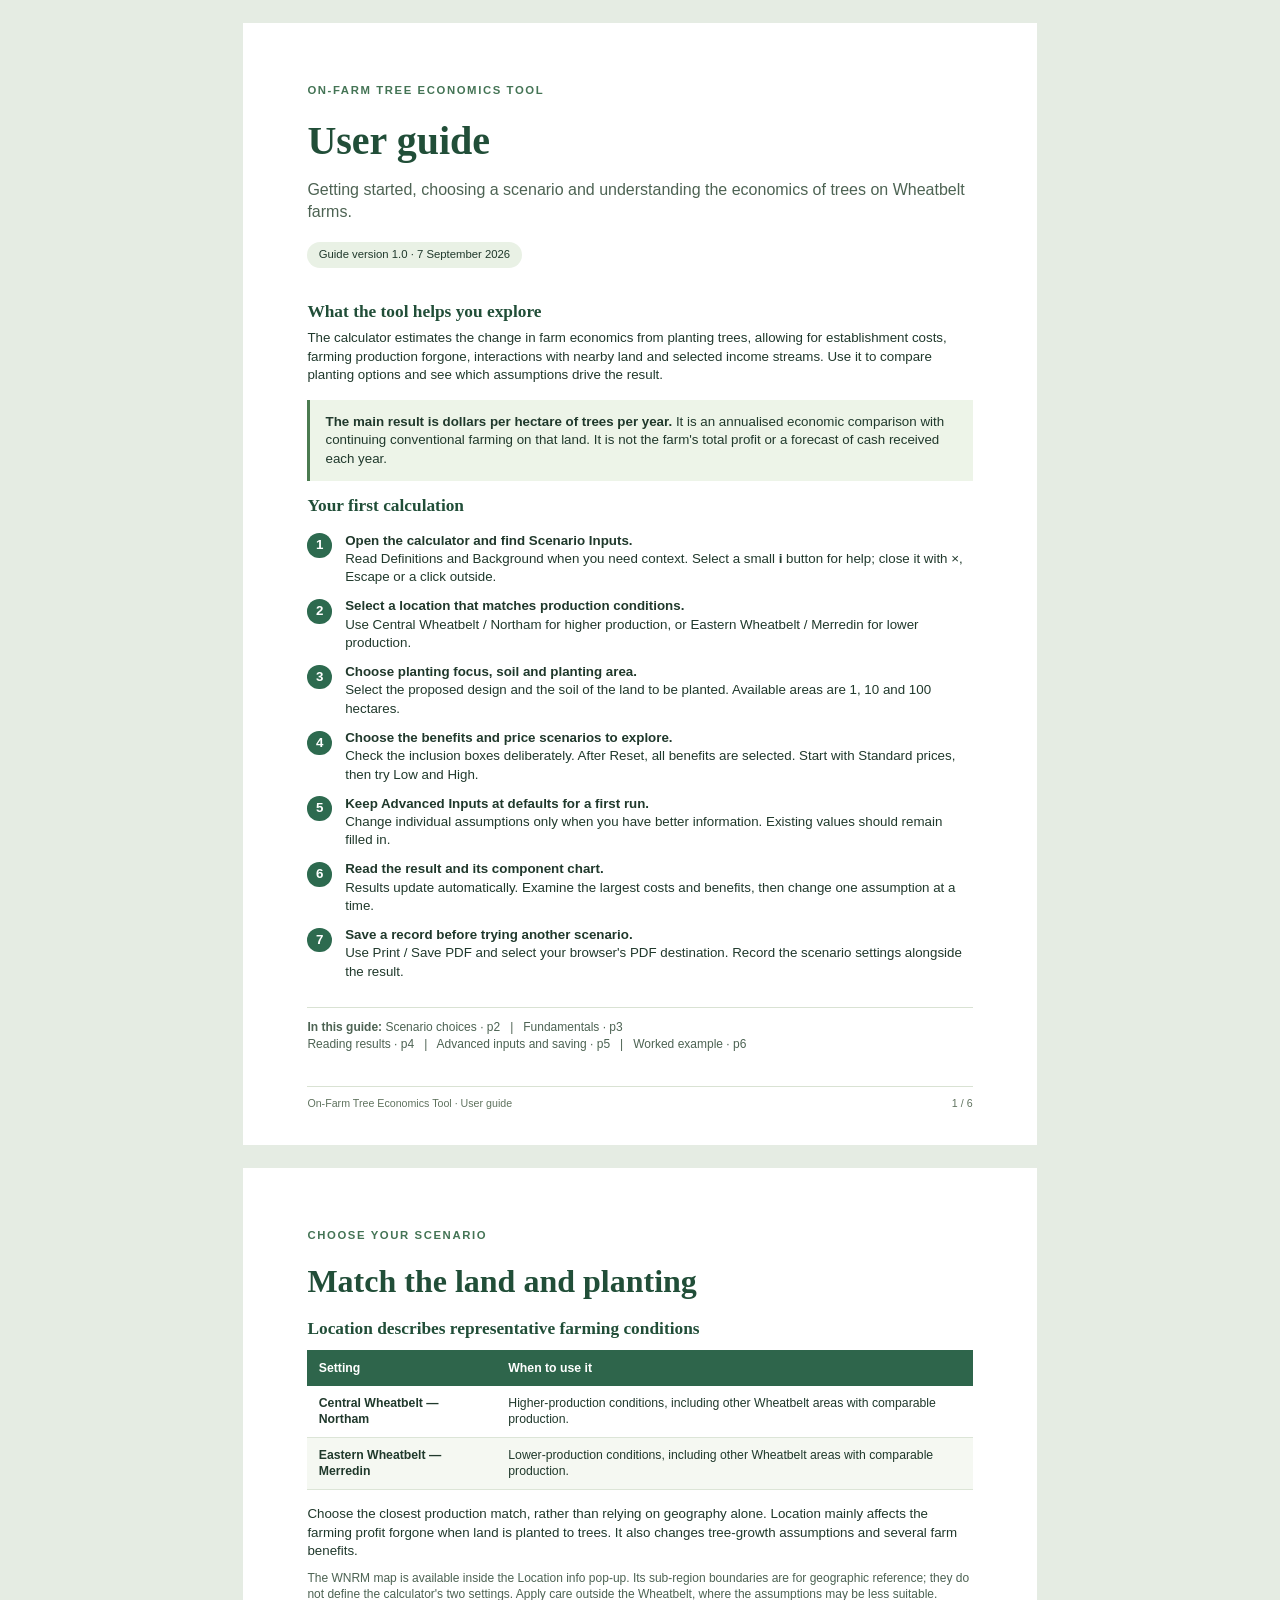
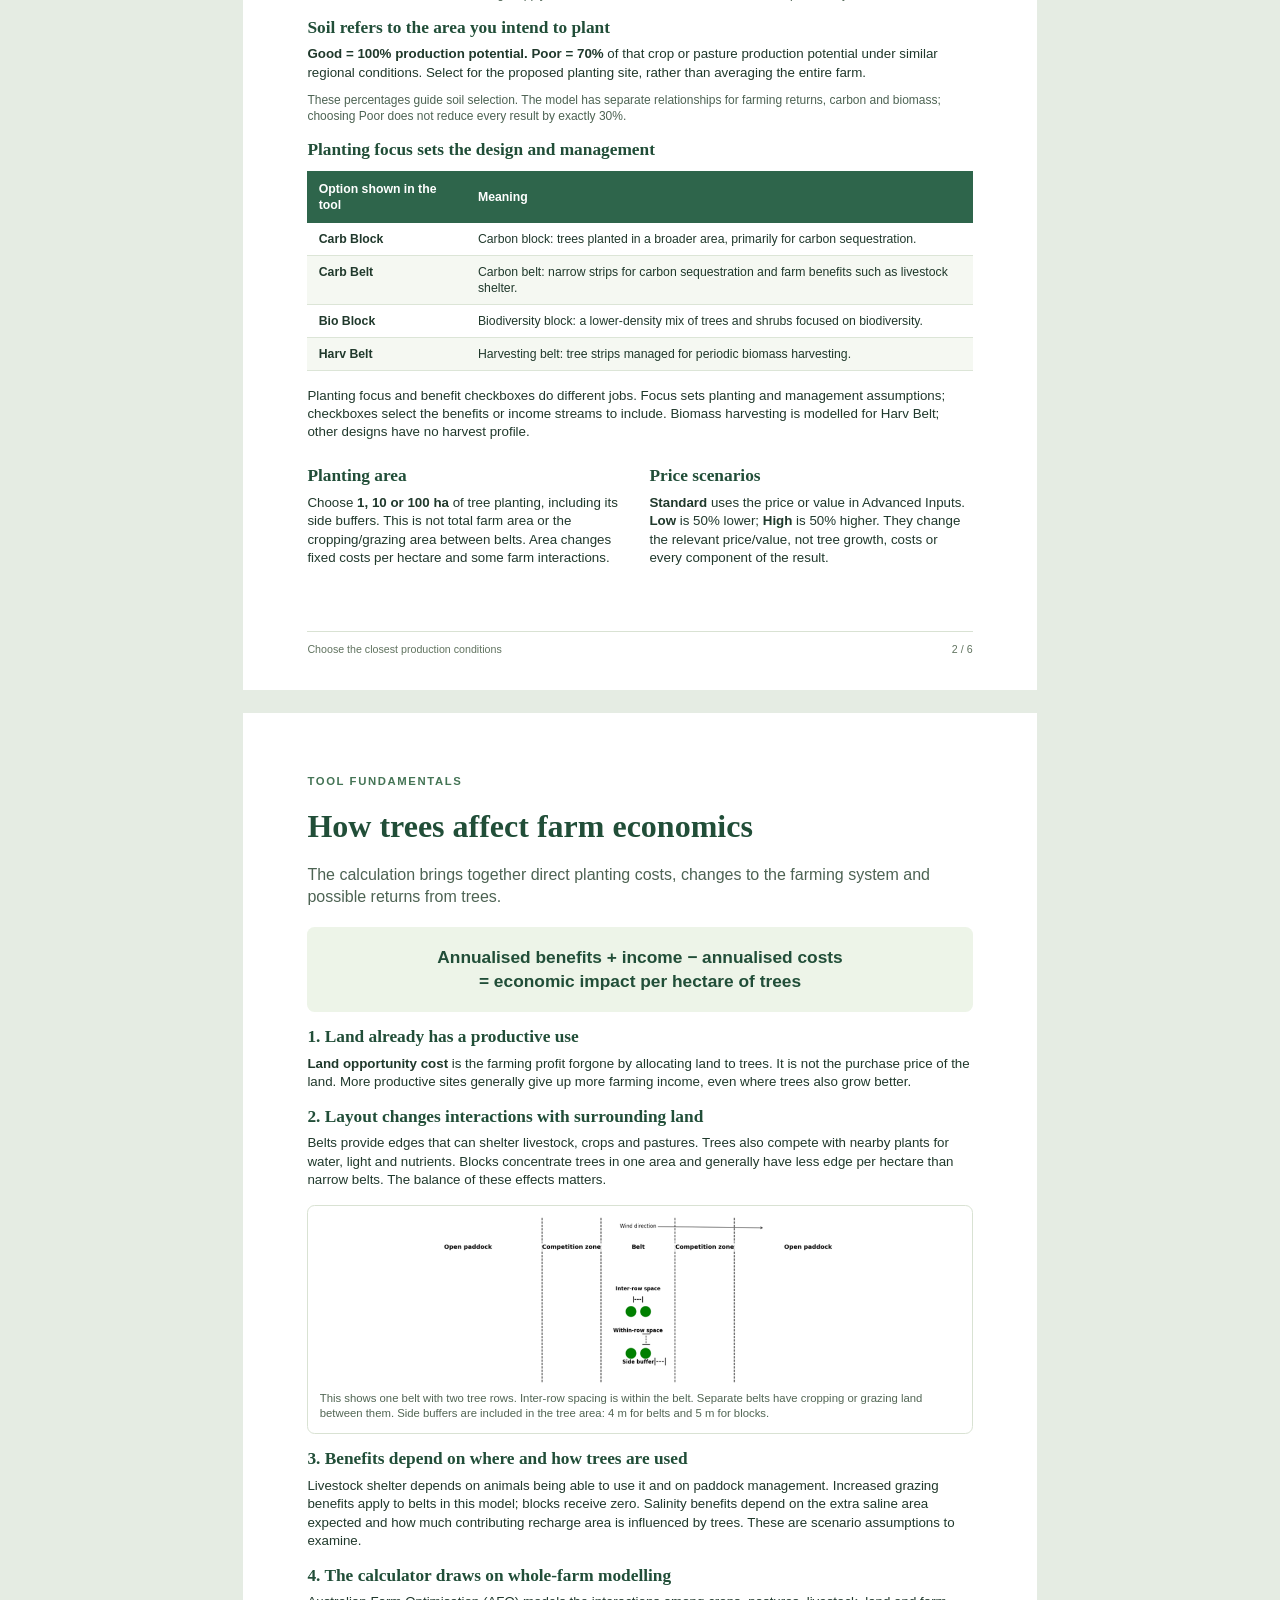
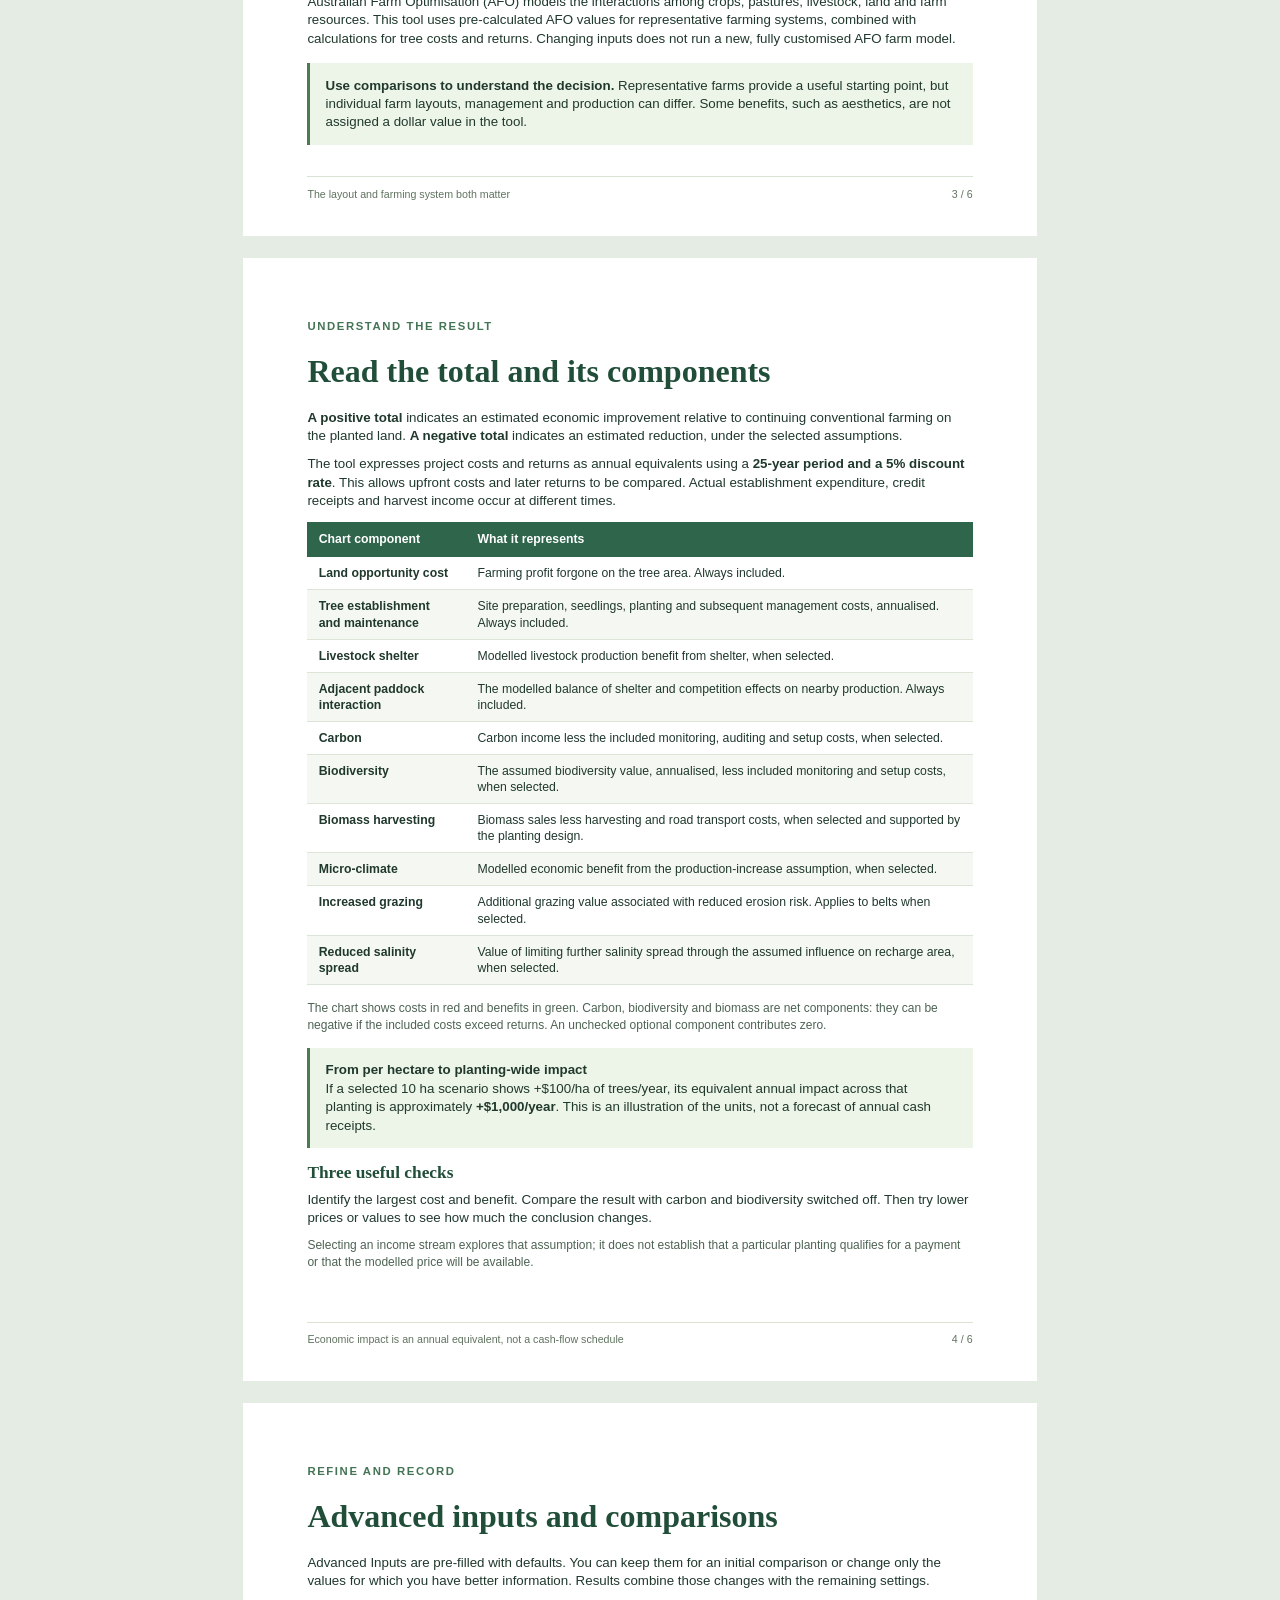
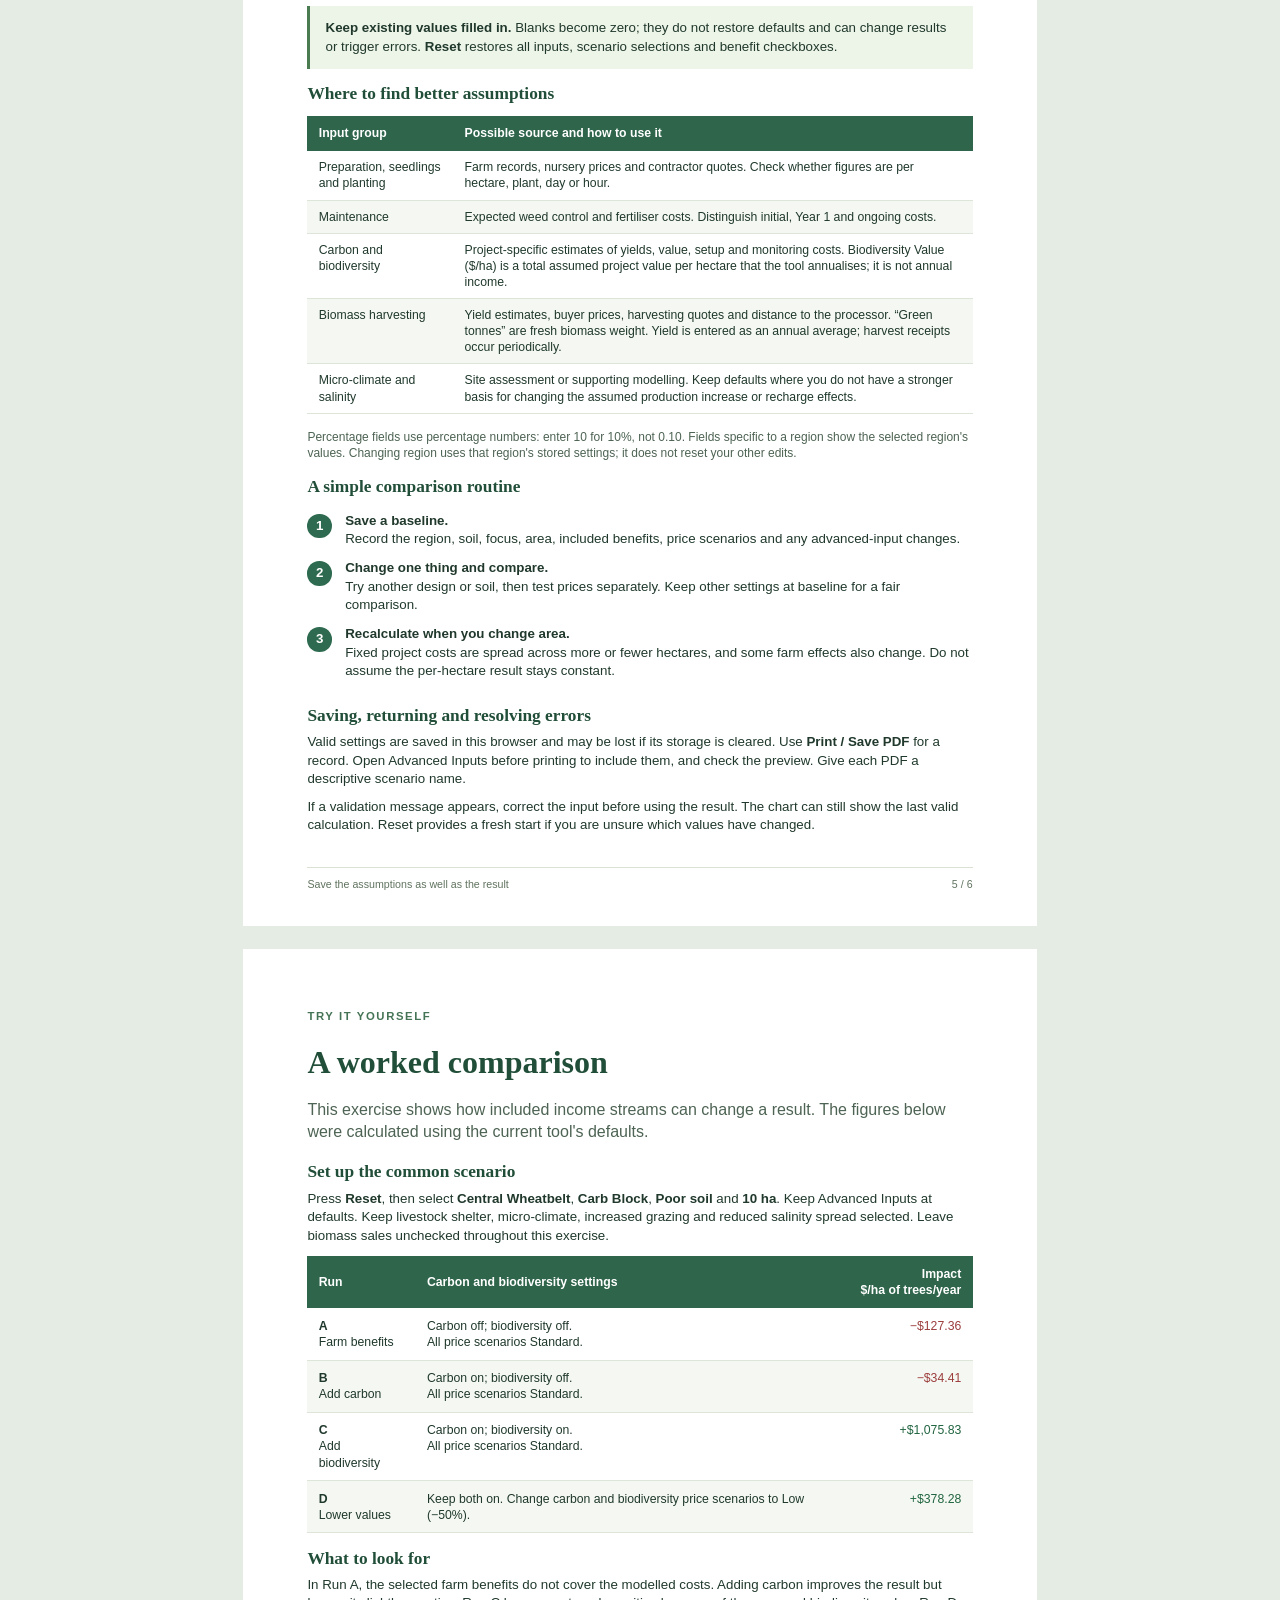
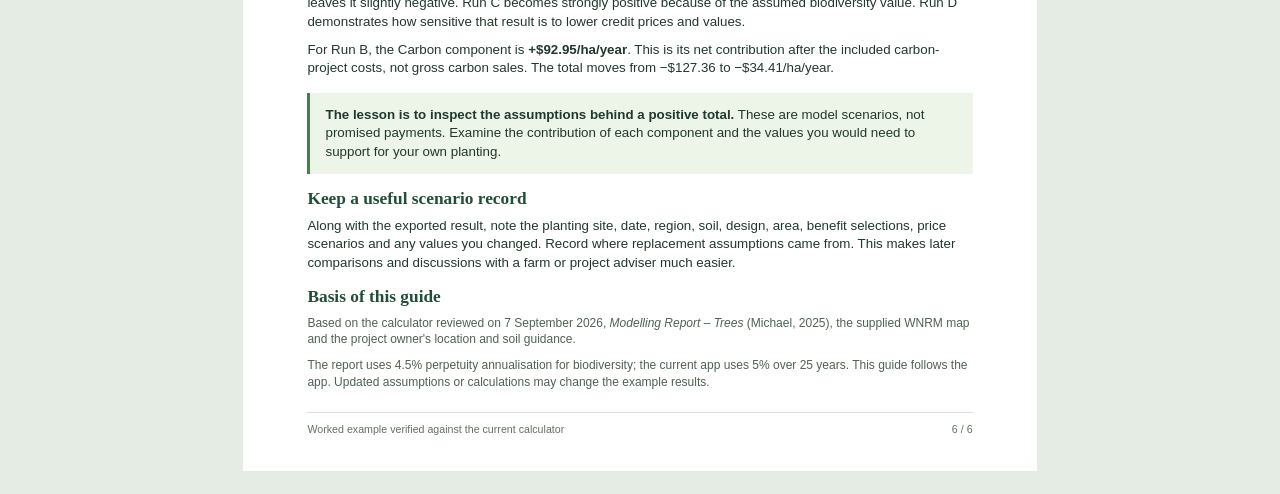
==== docs/Tree Economics Tool - User Guide.html @ 4bccd8b8 "Add instructions pdf" ====
<!doctype html>
<html lang="en">
<head>
<meta charset="utf-8">
<title>On-Farm Tree Economics Tool | User Guide</title>
<style>
@page { size: A4; margin: 0; }
* { box-sizing: border-box; }
body { margin: 0; color: #20392c; background: #e5ece3; font-family: "Segoe UI", Arial, sans-serif; font-size: 10pt; line-height: 1.38; }
.page { width: 210mm; height: 297mm; position: relative; margin: 6mm auto; padding: 16mm 17mm 19mm; background: #fff; break-after: page; overflow: hidden; }
.page:last-child { break-after: auto; }
.eyebrow { font-size: 8.5pt; text-transform: uppercase; letter-spacing: 1.6px; color: #447455; font-weight: 700; margin-bottom: 5mm; }
h1,h2,h3 { color: #214e38; font-family: Georgia, serif; line-height: 1.15; }
h1 { font-size: 30pt; margin: 0 0 4mm; }
h2 { font-size: 24pt; margin: 0 0 5mm; }
h3 { font-size: 13pt; margin: 4mm 0 2mm; }
p { margin: 0 0 2.5mm; }
.lead { font-size: 12pt; color: #4d6353; margin-bottom: 5mm; }
.tag { display: inline-block; border-radius: 4mm; background: #e9f1e5; padding: 1.4mm 3mm; font-size: 8.5pt; margin-bottom: 5mm; }
.callout { padding: 3.5mm 4mm; background: #edf4e8; border-left: 1mm solid #4b7b50; margin: 4mm 0; }
.callout p:last-child { margin-bottom: 0; }
.small { font-size: 9pt; color: #4d6353; }
.muted { color: #4d6353; }
.steps { list-style: none; padding: 0; counter-reset: step; margin: 4mm 0; }
.steps li { counter-increment: step; position: relative; padding: 0 0 2.8mm 10mm; }
.steps li::before { content: counter(step); position: absolute; left: 0; top: 0.5mm; width: 6.5mm; height: 6.5mm; border-radius: 50%; background: #2d6a4f; color: white; text-align: center; font-size: 10pt; line-height: 6.5mm; font-weight: 700; }
.steps strong { display: block; }
.columns { display: grid; grid-template-columns: 1fr 1fr; gap: 5mm; }
table { width: 100%; border-collapse: collapse; margin: 3mm 0 4mm; font-size: 9.2pt; line-height: 1.32; }
th { text-align: left; color: #fff; background: #2e654b; padding: 2.6mm 3mm; font-weight: 600; }
td { padding: 2.5mm 3mm; border-bottom: 0.25mm solid #dce5d7; vertical-align: top; }
tr:nth-child(even) td { background: #f5f8f2; }
.compact td { padding: 2.1mm 3mm; }
.component-table td:first-child { width: 42mm; font-weight: 600; }
.diagram { margin: 4mm 0; padding: 3mm; border: 0.3mm solid #d9e2d3; border-radius: 2mm; }
.diagram img { display: block; width: 100%; height: 44mm; object-fit: contain; }
figcaption { font-size: 8.5pt; color: #526654; margin-top: 2mm; }
.formula { text-align: center; font-size: 13pt; font-weight: 700; padding: 5mm; color: #214e38; background: #edf4e8; border-radius: 2mm; margin: 4mm 0; }
.footer { position: absolute; bottom: 9mm; left: 17mm; right: 17mm; border-top: 0.3mm solid #d9e2d3; padding-top: 2.5mm; display: flex; justify-content: space-between; font-size: 8pt; color: #60735f; }
.number { text-align: right; white-space: nowrap; font-variant-numeric: tabular-nums; }
.negative { color: #9c3e3e; }
.positive { color: #216540; }
.contents { font-size: 9pt; color: #4d6353; border-top: 0.3mm solid #d9e2d3; padding-top: 3mm; margin-top: 4mm; }
@media print { body { background: white; } .page { margin: 0; } * { print-color-adjust: exact; -webkit-print-color-adjust: exact; } }
</style>
</head>
<body>
<section class="page">
  <div class="eyebrow">On-Farm Tree Economics Tool</div>
  <h1>User guide</h1>
  <p class="lead">Getting started, choosing a scenario and understanding the economics of trees on Wheatbelt farms.</p>
  <div class="tag">Guide version 1.0 · 7 September 2026</div>
  <h3>What the tool helps you explore</h3>
  <p>The calculator estimates the change in farm economics from planting trees, allowing for establishment costs, farming production forgone, interactions with nearby land and selected income streams. Use it to compare planting options and see which assumptions drive the result.</p>
  <div class="callout"><p><strong>The main result is dollars per hectare of trees per year.</strong> It is an annualised economic comparison with continuing conventional farming on that land. It is not the farm's total profit or a forecast of cash received each year.</p></div>
  <h3>Your first calculation</h3>
  <ol class="steps">
    <li><strong>Open the calculator and find Scenario Inputs.</strong>Read Definitions and Background when you need context. Select a small <b>i</b> button for help; close it with ×, Escape or a click outside.</li>
    <li><strong>Select a location that matches production conditions.</strong>Use Central Wheatbelt / Northam for higher production, or Eastern Wheatbelt / Merredin for lower production.</li>
    <li><strong>Choose planting focus, soil and planting area.</strong>Select the proposed design and the soil of the land to be planted. Available areas are 1, 10 and 100 hectares.</li>
    <li><strong>Choose the benefits and price scenarios to explore.</strong>Check the inclusion boxes deliberately. After Reset, all benefits are selected. Start with Standard prices, then try Low and High.</li>
    <li><strong>Keep Advanced Inputs at defaults for a first run.</strong>Change individual assumptions only when you have better information. Existing values should remain filled in.</li>
    <li><strong>Read the result and its component chart.</strong>Results update automatically. Examine the largest costs and benefits, then change one assumption at a time.</li>
    <li><strong>Save a record before trying another scenario.</strong>Use Print / Save PDF and select your browser's PDF destination. Record the scenario settings alongside the result.</li>
  </ol>
  <p class="contents"><strong>In this guide:</strong> Scenario choices · p2 &nbsp; | &nbsp; Fundamentals · p3<br>Reading results · p4 &nbsp; | &nbsp; Advanced inputs and saving · p5 &nbsp; | &nbsp; Worked example · p6</p>
  <div class="footer"><span>On-Farm Tree Economics Tool · User guide</span><span>1 / 6</span></div>
</section>

<section class="page">
  <div class="eyebrow">Choose your scenario</div>
  <h2>Match the land and planting</h2>
  <h3>Location describes representative farming conditions</h3>
  <table>
    <thead><tr><th>Setting</th><th>When to use it</th></tr></thead>
    <tbody>
      <tr><td><strong>Central Wheatbelt — Northam</strong></td><td>Higher-production conditions, including other Wheatbelt areas with comparable production.</td></tr>
      <tr><td><strong>Eastern Wheatbelt — Merredin</strong></td><td>Lower-production conditions, including other Wheatbelt areas with comparable production.</td></tr>
    </tbody>
  </table>
  <p>Choose the closest production match, rather than relying on geography alone. Location mainly affects the farming profit forgone when land is planted to trees. It also changes tree-growth assumptions and several farm benefits.</p>
  <p class="small">The WNRM map is available inside the Location info pop-up. Its sub-region boundaries are for geographic reference; they do not define the calculator's two settings. Apply care outside the Wheatbelt, where the assumptions may be less suitable.</p>
  <h3>Soil refers to the area you intend to plant</h3>
  <p><strong>Good = 100% production potential.</strong> <strong>Poor = 70%</strong> of that crop or pasture production potential under similar regional conditions. Select for the proposed planting site, rather than averaging the entire farm.</p>
  <p class="small">These percentages guide soil selection. The model has separate relationships for farming returns, carbon and biomass; choosing Poor does not reduce every result by exactly 30%.</p>
  <h3>Planting focus sets the design and management</h3>
  <table class="compact">
    <thead><tr><th>Option shown in the tool</th><th>Meaning</th></tr></thead>
    <tbody>
      <tr><td><strong>Carb Block</strong></td><td>Carbon block: trees planted in a broader area, primarily for carbon sequestration.</td></tr>
      <tr><td><strong>Carb Belt</strong></td><td>Carbon belt: narrow strips for carbon sequestration and farm benefits such as livestock shelter.</td></tr>
      <tr><td><strong>Bio Block</strong></td><td>Biodiversity block: a lower-density mix of trees and shrubs focused on biodiversity.</td></tr>
      <tr><td><strong>Harv Belt</strong></td><td>Harvesting belt: tree strips managed for periodic biomass harvesting.</td></tr>
    </tbody>
  </table>
  <p>Planting focus and benefit checkboxes do different jobs. Focus sets planting and management assumptions; checkboxes select the benefits or income streams to include. Biomass harvesting is modelled for Harv Belt; other designs have no harvest profile.</p>
  <div class="columns">
    <div><h3>Planting area</h3><p>Choose <strong>1, 10 or 100 ha</strong> of tree planting, including its side buffers. This is not total farm area or the cropping/grazing area between belts. Area changes fixed costs per hectare and some farm interactions.</p></div>
    <div><h3>Price scenarios</h3><p><strong>Standard</strong> uses the price or value in Advanced Inputs. <strong>Low</strong> is 50% lower; <strong>High</strong> is 50% higher. They change the relevant price/value, not tree growth, costs or every component of the result.</p></div>
  </div>
  <div class="footer"><span>Choose the closest production conditions</span><span>2 / 6</span></div>
</section>

<section class="page">
  <div class="eyebrow">Tool fundamentals</div>
  <h2>How trees affect farm economics</h2>
  <p class="lead">The calculation brings together direct planting costs, changes to the farming system and possible returns from trees.</p>
  <div class="formula">Annualised benefits + income − annualised costs<br>= economic impact per hectare of trees</div>
  <h3>1. Land already has a productive use</h3>
  <p><strong>Land opportunity cost</strong> is the farming profit forgone by allocating land to trees. It is not the purchase price of the land. More productive sites generally give up more farming income, even where trees also grow better.</p>
  <h3>2. Layout changes interactions with surrounding land</h3>
  <p>Belts provide edges that can shelter livestock, crops and pastures. Trees also compete with nearby plants for water, light and nutrients. Blocks concentrate trees in one area and generally have less edge per hectare than narrow belts. The balance of these effects matters.</p>
  <figure class="diagram">
    <img src="../assets/definitions-figure.png" alt="A single tree belt with two rows, side buffers and competition zones beside open paddock." width="1471" height="597">
    <figcaption>This shows one belt with two tree rows. Inter-row spacing is within the belt. Separate belts have cropping or grazing land between them. Side buffers are included in the tree area: 4 m for belts and 5 m for blocks.</figcaption>
  </figure>
  <h3>3. Benefits depend on where and how trees are used</h3>
  <p>Livestock shelter depends on animals being able to use it and on paddock management. Increased grazing benefits apply to belts in this model; blocks receive zero. Salinity benefits depend on the extra saline area expected and how much contributing recharge area is influenced by trees. These are scenario assumptions to examine.</p>
  <h3>4. The calculator draws on whole-farm modelling</h3>
  <p>Australian Farm Optimisation (AFO) models the interactions among crops, pastures, livestock, land and farm resources. This tool uses pre-calculated AFO values for representative farming systems, combined with calculations for tree costs and returns. Changing inputs does not run a new, fully customised AFO farm model.</p>
  <div class="callout"><p><strong>Use comparisons to understand the decision.</strong> Representative farms provide a useful starting point, but individual farm layouts, management and production can differ. Some benefits, such as aesthetics, are not assigned a dollar value in the tool.</p></div>
  <div class="footer"><span>The layout and farming system both matter</span><span>3 / 6</span></div>
</section>

<section class="page">
  <div class="eyebrow">Understand the result</div>
  <h2>Read the total and its components</h2>
  <p><strong>A positive total</strong> indicates an estimated economic improvement relative to continuing conventional farming on the planted land. <strong>A negative total</strong> indicates an estimated reduction, under the selected assumptions.</p>
  <p>The tool expresses project costs and returns as annual equivalents using a <strong>25-year period and a 5% discount rate</strong>. This allows upfront costs and later returns to be compared. Actual establishment expenditure, credit receipts and harvest income occur at different times.</p>
  <table class="component-table compact">
    <thead><tr><th>Chart component</th><th>What it represents</th></tr></thead>
    <tbody>
      <tr><td>Land opportunity cost</td><td>Farming profit forgone on the tree area. Always included.</td></tr>
      <tr><td>Tree establishment and maintenance</td><td>Site preparation, seedlings, planting and subsequent management costs, annualised. Always included.</td></tr>
      <tr><td>Livestock shelter</td><td>Modelled livestock production benefit from shelter, when selected.</td></tr>
      <tr><td>Adjacent paddock interaction</td><td>The modelled balance of shelter and competition effects on nearby production. Always included.</td></tr>
      <tr><td>Carbon</td><td>Carbon income less the included monitoring, auditing and setup costs, when selected.</td></tr>
      <tr><td>Biodiversity</td><td>The assumed biodiversity value, annualised, less included monitoring and setup costs, when selected.</td></tr>
      <tr><td>Biomass harvesting</td><td>Biomass sales less harvesting and road transport costs, when selected and supported by the planting design.</td></tr>
      <tr><td>Micro-climate</td><td>Modelled economic benefit from the production-increase assumption, when selected.</td></tr>
      <tr><td>Increased grazing</td><td>Additional grazing value associated with reduced erosion risk. Applies to belts when selected.</td></tr>
      <tr><td>Reduced salinity spread</td><td>Value of limiting further salinity spread through the assumed influence on recharge area, when selected.</td></tr>
    </tbody>
  </table>
  <p class="small">The chart shows costs in red and benefits in green. Carbon, biodiversity and biomass are net components: they can be negative if the included costs exceed returns. An unchecked optional component contributes zero.</p>
  <div class="callout"><p><strong>From per hectare to planting-wide impact</strong><br>If a selected 10 ha scenario shows +$100/ha of trees/year, its equivalent annual impact across that planting is approximately <strong>+$1,000/year</strong>. This is an illustration of the units, not a forecast of annual cash receipts.</p></div>
  <h3>Three useful checks</h3>
  <p>Identify the largest cost and benefit. Compare the result with carbon and biodiversity switched off. Then try lower prices or values to see how much the conclusion changes.</p>
  <p class="small">Selecting an income stream explores that assumption; it does not establish that a particular planting qualifies for a payment or that the modelled price will be available.</p>
  <div class="footer"><span>Economic impact is an annual equivalent, not a cash-flow schedule</span><span>4 / 6</span></div>
</section>

<section class="page">
  <div class="eyebrow">Refine and record</div>
  <h2>Advanced inputs and comparisons</h2>
  <p>Advanced Inputs are pre-filled with defaults. You can keep them for an initial comparison or change only the values for which you have better information. Results combine those changes with the remaining settings.</p>
  <div class="callout"><p><strong>Keep existing values filled in.</strong> Blanks become zero; they do not restore defaults and can change results or trigger errors. <strong>Reset</strong> restores all inputs, scenario selections and benefit checkboxes.</p></div>
  <h3>Where to find better assumptions</h3>
  <table class="compact">
    <thead><tr><th>Input group</th><th>Possible source and how to use it</th></tr></thead>
    <tbody>
      <tr><td>Preparation, seedlings and planting</td><td>Farm records, nursery prices and contractor quotes. Check whether figures are per hectare, plant, day or hour.</td></tr>
      <tr><td>Maintenance</td><td>Expected weed control and fertiliser costs. Distinguish initial, Year 1 and ongoing costs.</td></tr>
      <tr><td>Carbon and biodiversity</td><td>Project-specific estimates of yields, value, setup and monitoring costs. Biodiversity Value ($/ha) is a total assumed project value per hectare that the tool annualises; it is not annual income.</td></tr>
      <tr><td>Biomass harvesting</td><td>Yield estimates, buyer prices, harvesting quotes and distance to the processor. “Green tonnes” are fresh biomass weight. Yield is entered as an annual average; harvest receipts occur periodically.</td></tr>
      <tr><td>Micro-climate and salinity</td><td>Site assessment or supporting modelling. Keep defaults where you do not have a stronger basis for changing the assumed production increase or recharge effects.</td></tr>
    </tbody>
  </table>
  <p class="small">Percentage fields use percentage numbers: enter 10 for 10%, not 0.10. Fields specific to a region show the selected region's values. Changing region uses that region's stored settings; it does not reset your other edits.</p>
  <h3>A simple comparison routine</h3>
  <ol class="steps">
    <li><strong>Save a baseline.</strong>Record the region, soil, focus, area, included benefits, price scenarios and any advanced-input changes.</li>
    <li><strong>Change one thing and compare.</strong>Try another design or soil, then test prices separately. Keep other settings at baseline for a fair comparison.</li>
    <li><strong>Recalculate when you change area.</strong>Fixed project costs are spread across more or fewer hectares, and some farm effects also change. Do not assume the per-hectare result stays constant.</li>
  </ol>
  <h3>Saving, returning and resolving errors</h3>
  <p>Valid settings are saved in this browser and may be lost if its storage is cleared. Use <strong>Print / Save PDF</strong> for a record. Open Advanced Inputs before printing to include them, and check the preview. Give each PDF a descriptive scenario name.</p>
  <p>If a validation message appears, correct the input before using the result. The chart can still show the last valid calculation. Reset provides a fresh start if you are unsure which values have changed.</p>
  <div class="footer"><span>Save the assumptions as well as the result</span><span>5 / 6</span></div>
</section>

<section class="page">
  <div class="eyebrow">Try it yourself</div>
  <h2>A worked comparison</h2>
  <p class="lead">This exercise shows how included income streams can change a result. The figures below were calculated using the current tool's defaults.</p>
  <h3>Set up the common scenario</h3>
  <p>Press <strong>Reset</strong>, then select <strong>Central Wheatbelt</strong>, <strong>Carb Block</strong>, <strong>Poor soil</strong> and <strong>10 ha</strong>. Keep Advanced Inputs at defaults. Keep livestock shelter, micro-climate, increased grazing and reduced salinity spread selected. Leave biomass sales unchecked throughout this exercise.</p>
  <table>
    <thead><tr><th>Run</th><th>Carbon and biodiversity settings</th><th class="number">Impact<br>$/ha of trees/year</th></tr></thead>
    <tbody>
      <tr><td><strong>A</strong><br>Farm benefits</td><td>Carbon off; biodiversity off.<br>All price scenarios Standard.</td><td class="number negative">−$127.36</td></tr>
      <tr><td><strong>B</strong><br>Add carbon</td><td>Carbon on; biodiversity off.<br>All price scenarios Standard.</td><td class="number negative">−$34.41</td></tr>
      <tr><td><strong>C</strong><br>Add biodiversity</td><td>Carbon on; biodiversity on.<br>All price scenarios Standard.</td><td class="number positive">+$1,075.83</td></tr>
      <tr><td><strong>D</strong><br>Lower values</td><td>Keep both on. Change carbon and biodiversity price scenarios to Low (−50%).</td><td class="number positive">+$378.28</td></tr>
    </tbody>
  </table>
  <h3>What to look for</h3>
  <p>In Run A, the selected farm benefits do not cover the modelled costs. Adding carbon improves the result but leaves it slightly negative. Run C becomes strongly positive because of the assumed biodiversity value. Run D demonstrates how sensitive that result is to lower credit prices and values.</p>
  <p>For Run B, the Carbon component is <strong>+$92.95/ha/year</strong>. This is its net contribution after the included carbon-project costs, not gross carbon sales. The total moves from −$127.36 to −$34.41/ha/year.</p>
  <div class="callout"><p><strong>The lesson is to inspect the assumptions behind a positive total.</strong> These are model scenarios, not promised payments. Examine the contribution of each component and the values you would need to support for your own planting.</p></div>
  <h3>Keep a useful scenario record</h3>
  <p>Along with the exported result, note the planting site, date, region, soil, design, area, benefit selections, price scenarios and any values you changed. Record where replacement assumptions came from. This makes later comparisons and discussions with a farm or project adviser much easier.</p>
  <h3>Basis of this guide</h3>
  <p class="small">Based on the calculator reviewed on 7 September 2026, <em>Modelling Report – Trees</em> (Michael, 2025), the supplied WNRM map and the project owner's location and soil guidance.</p>
  <p class="small">The report uses 4.5% perpetuity annualisation for biodiversity; the current app uses 5% over 25 years. This guide follows the app. Updated assumptions or calculations may change the example results.</p>
  <div class="footer"><span>Worked example verified against the current calculator</span><span>6 / 6</span></div>
</section>
</body>
</html>
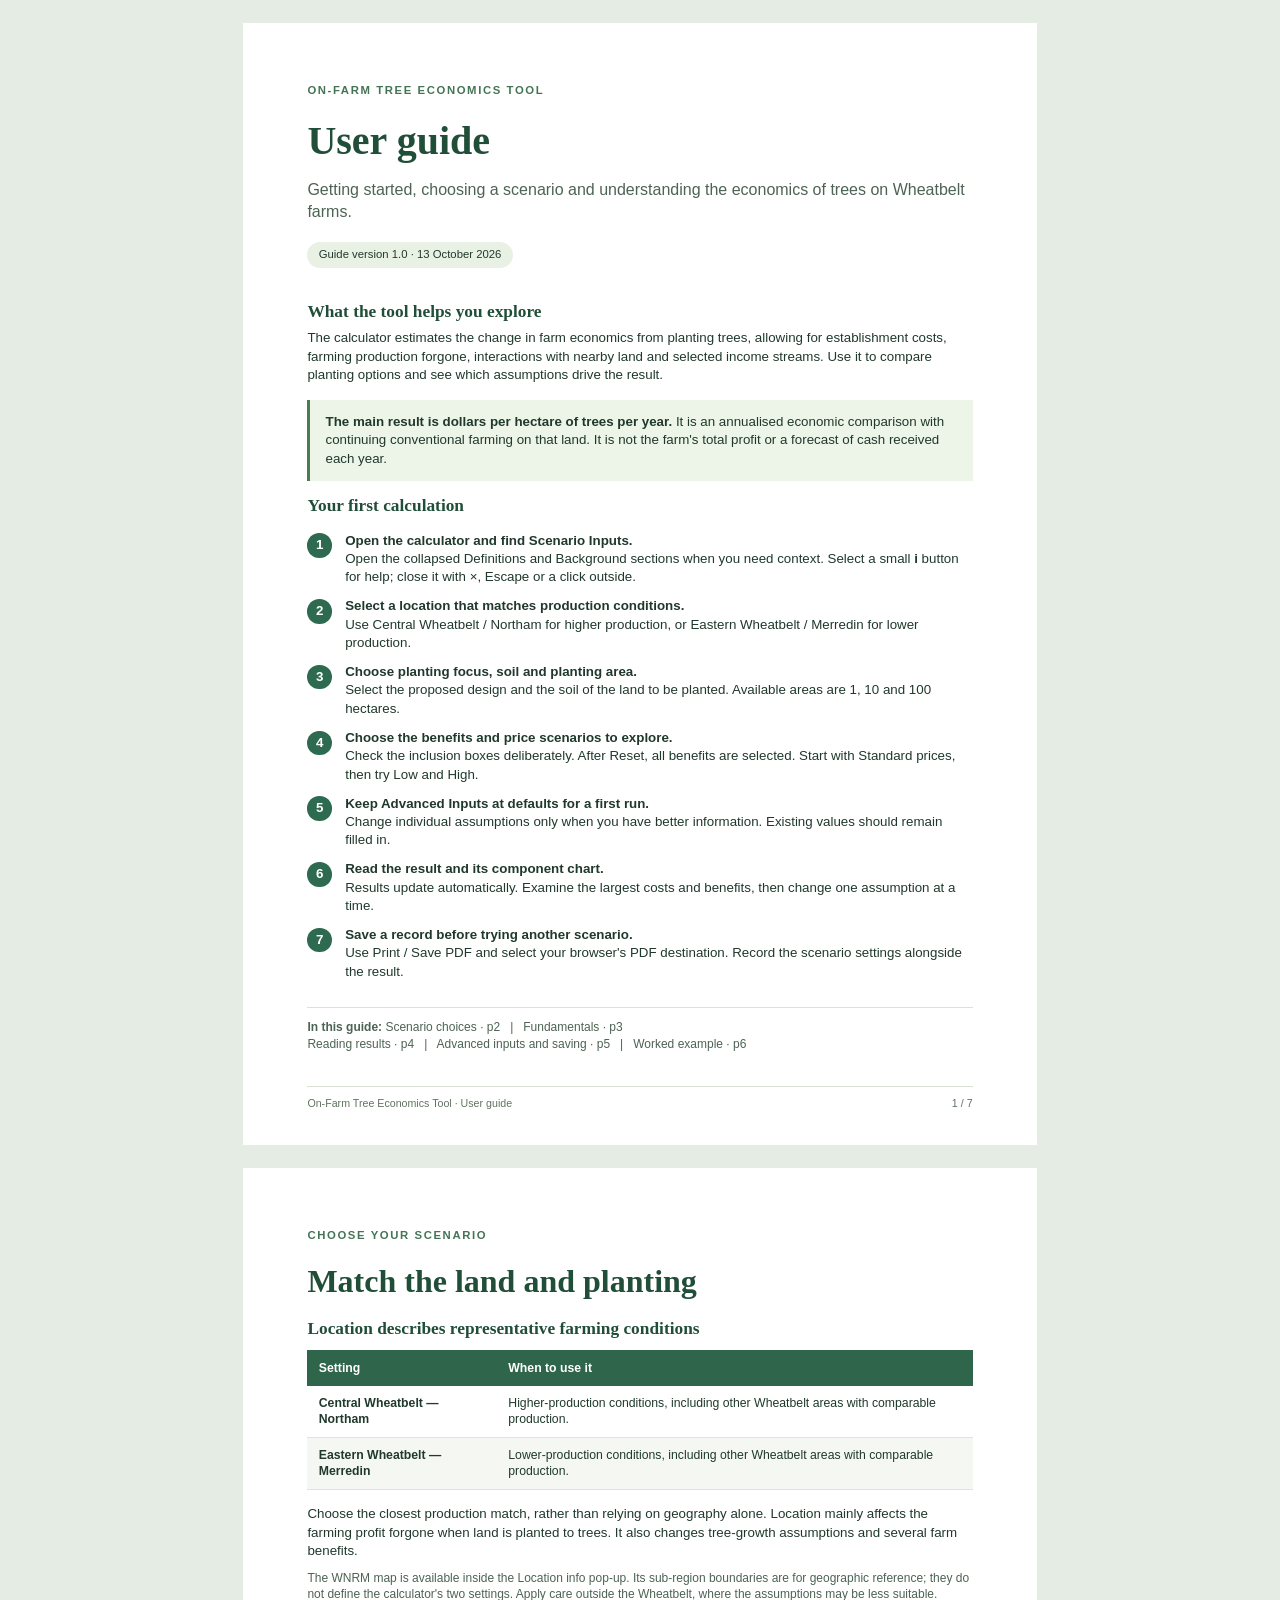
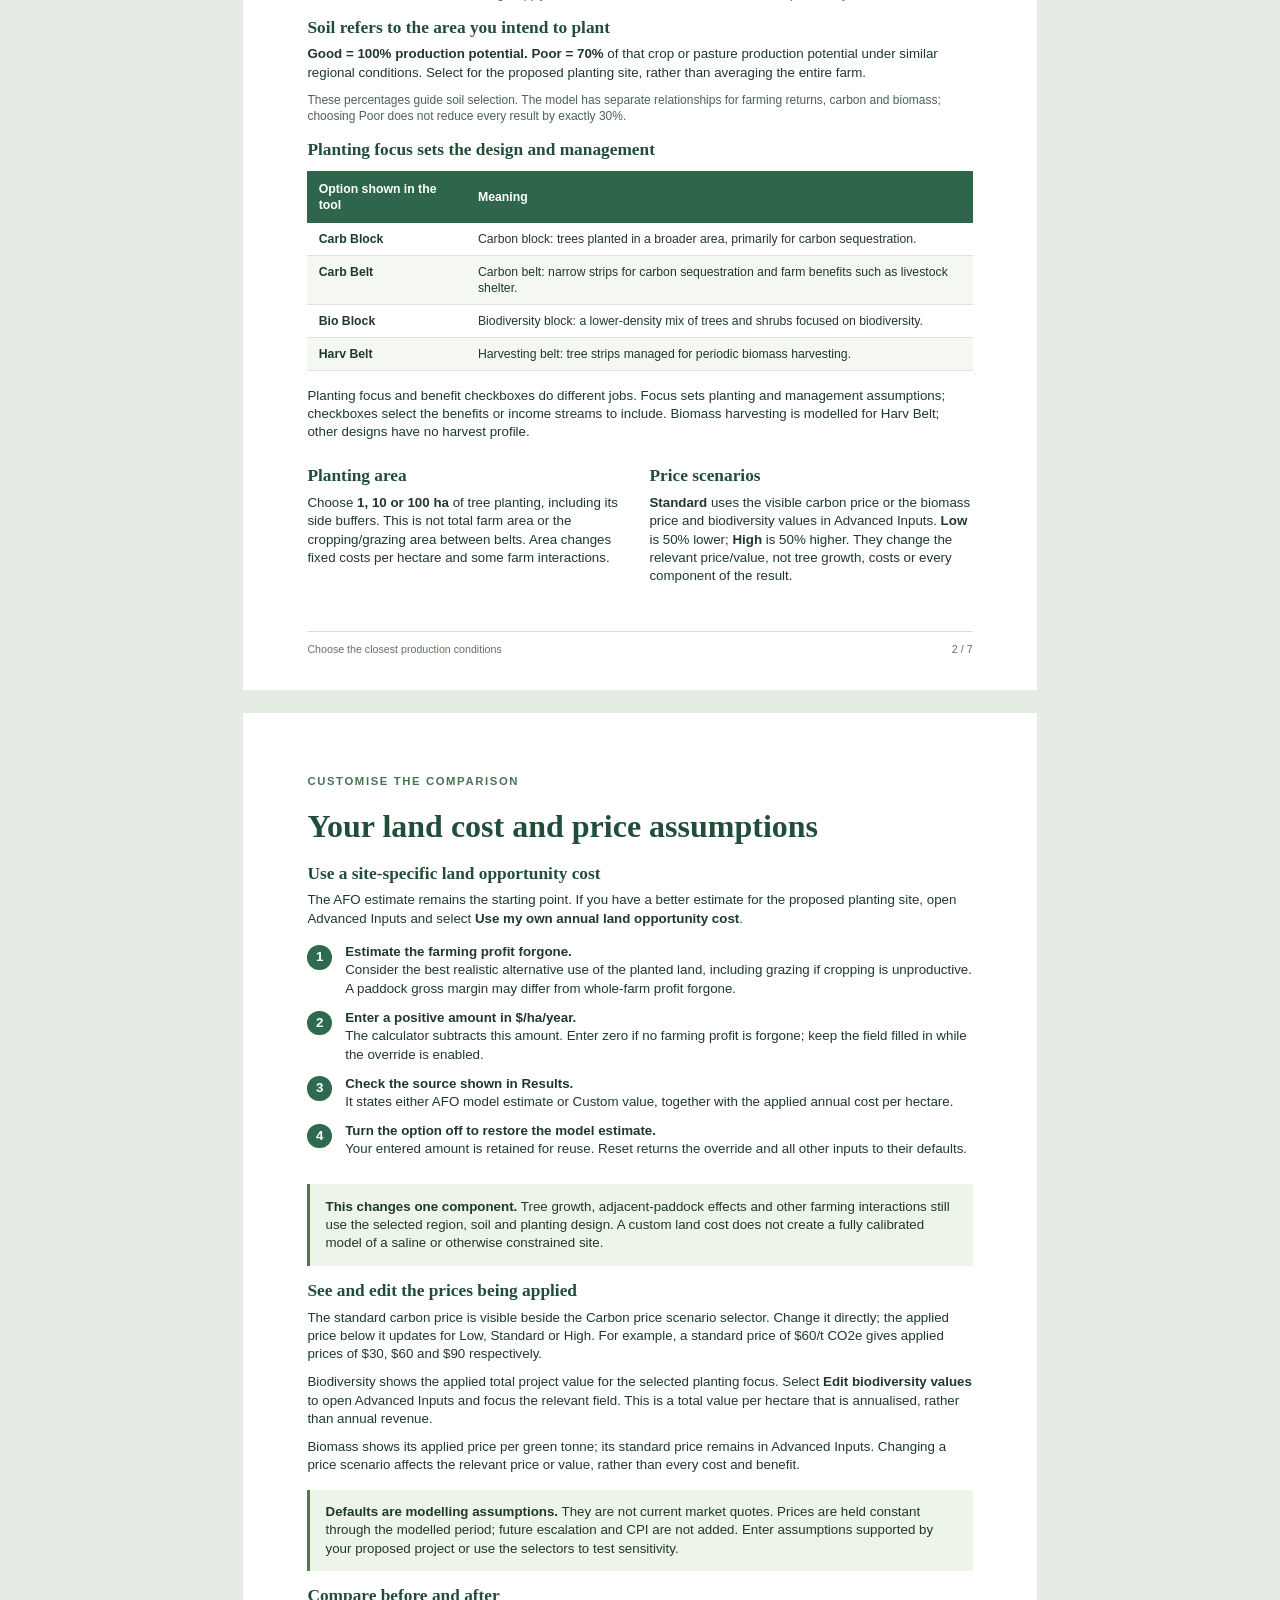
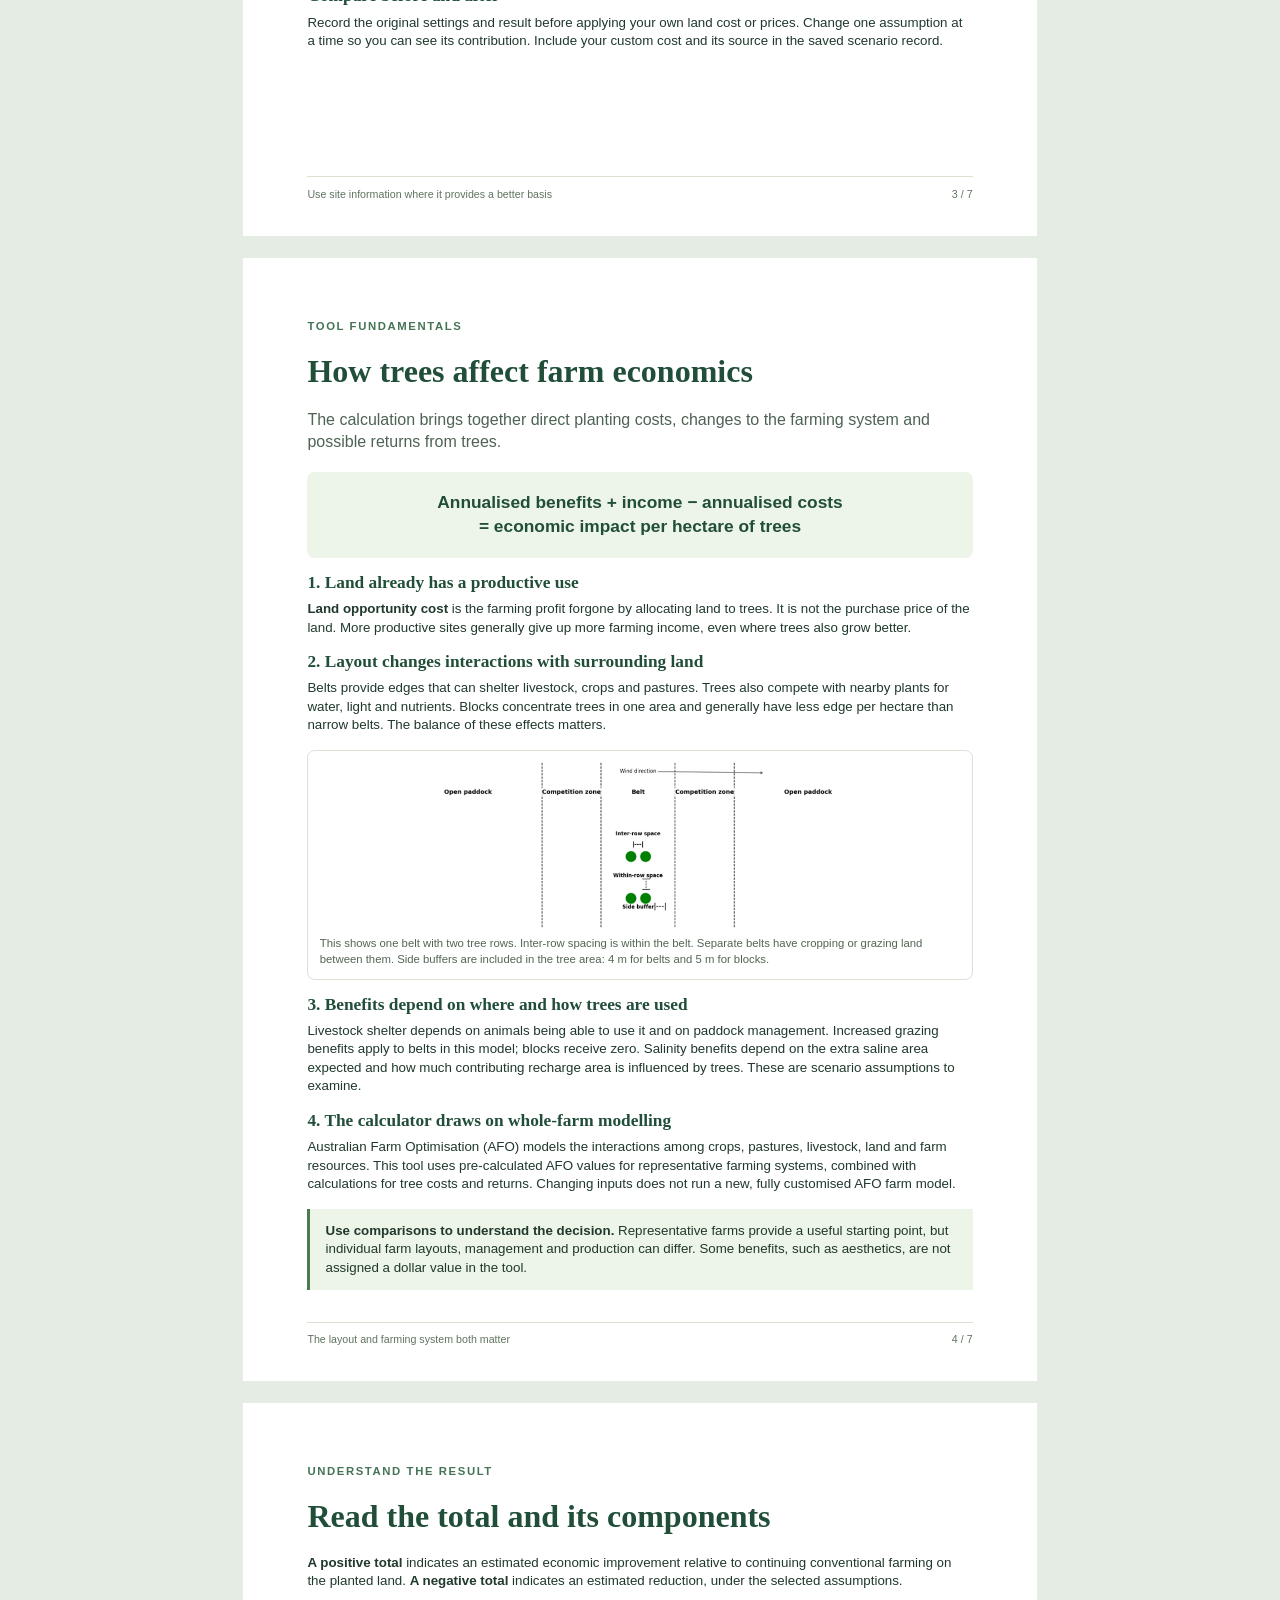
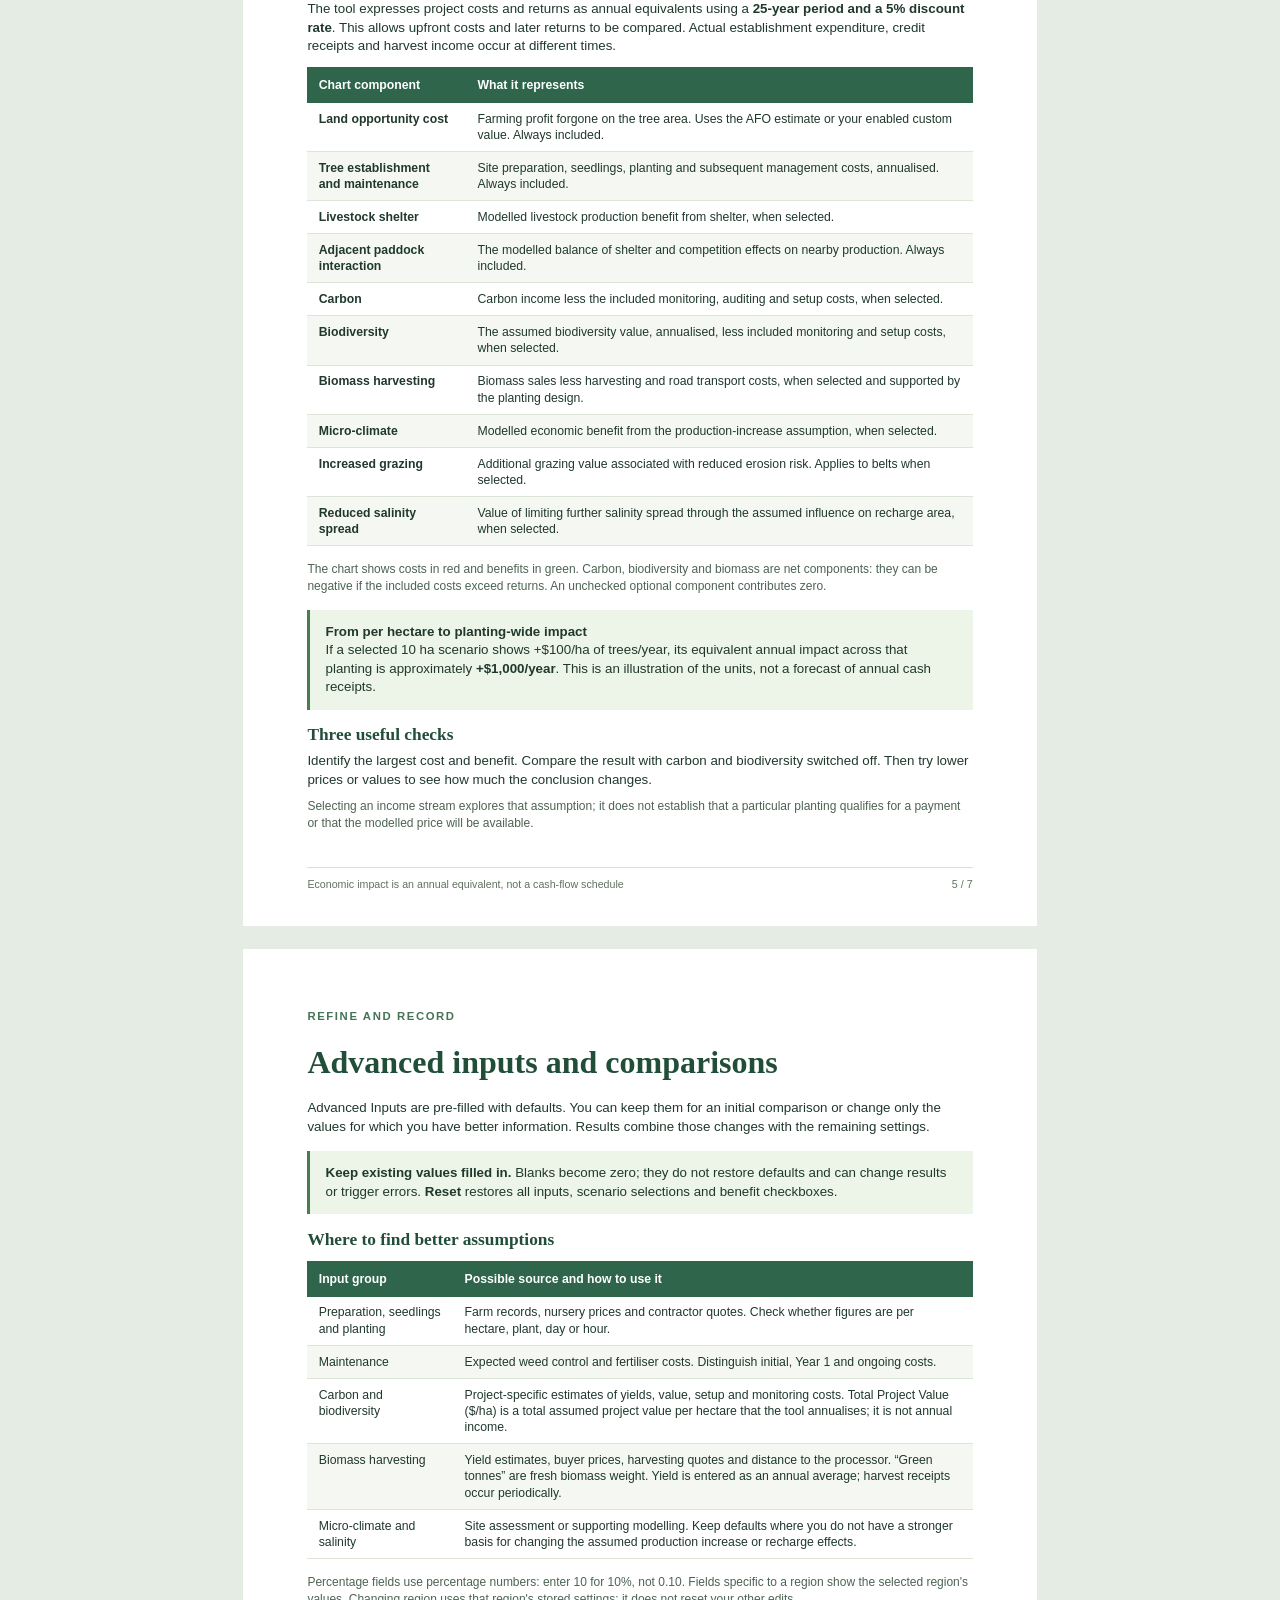
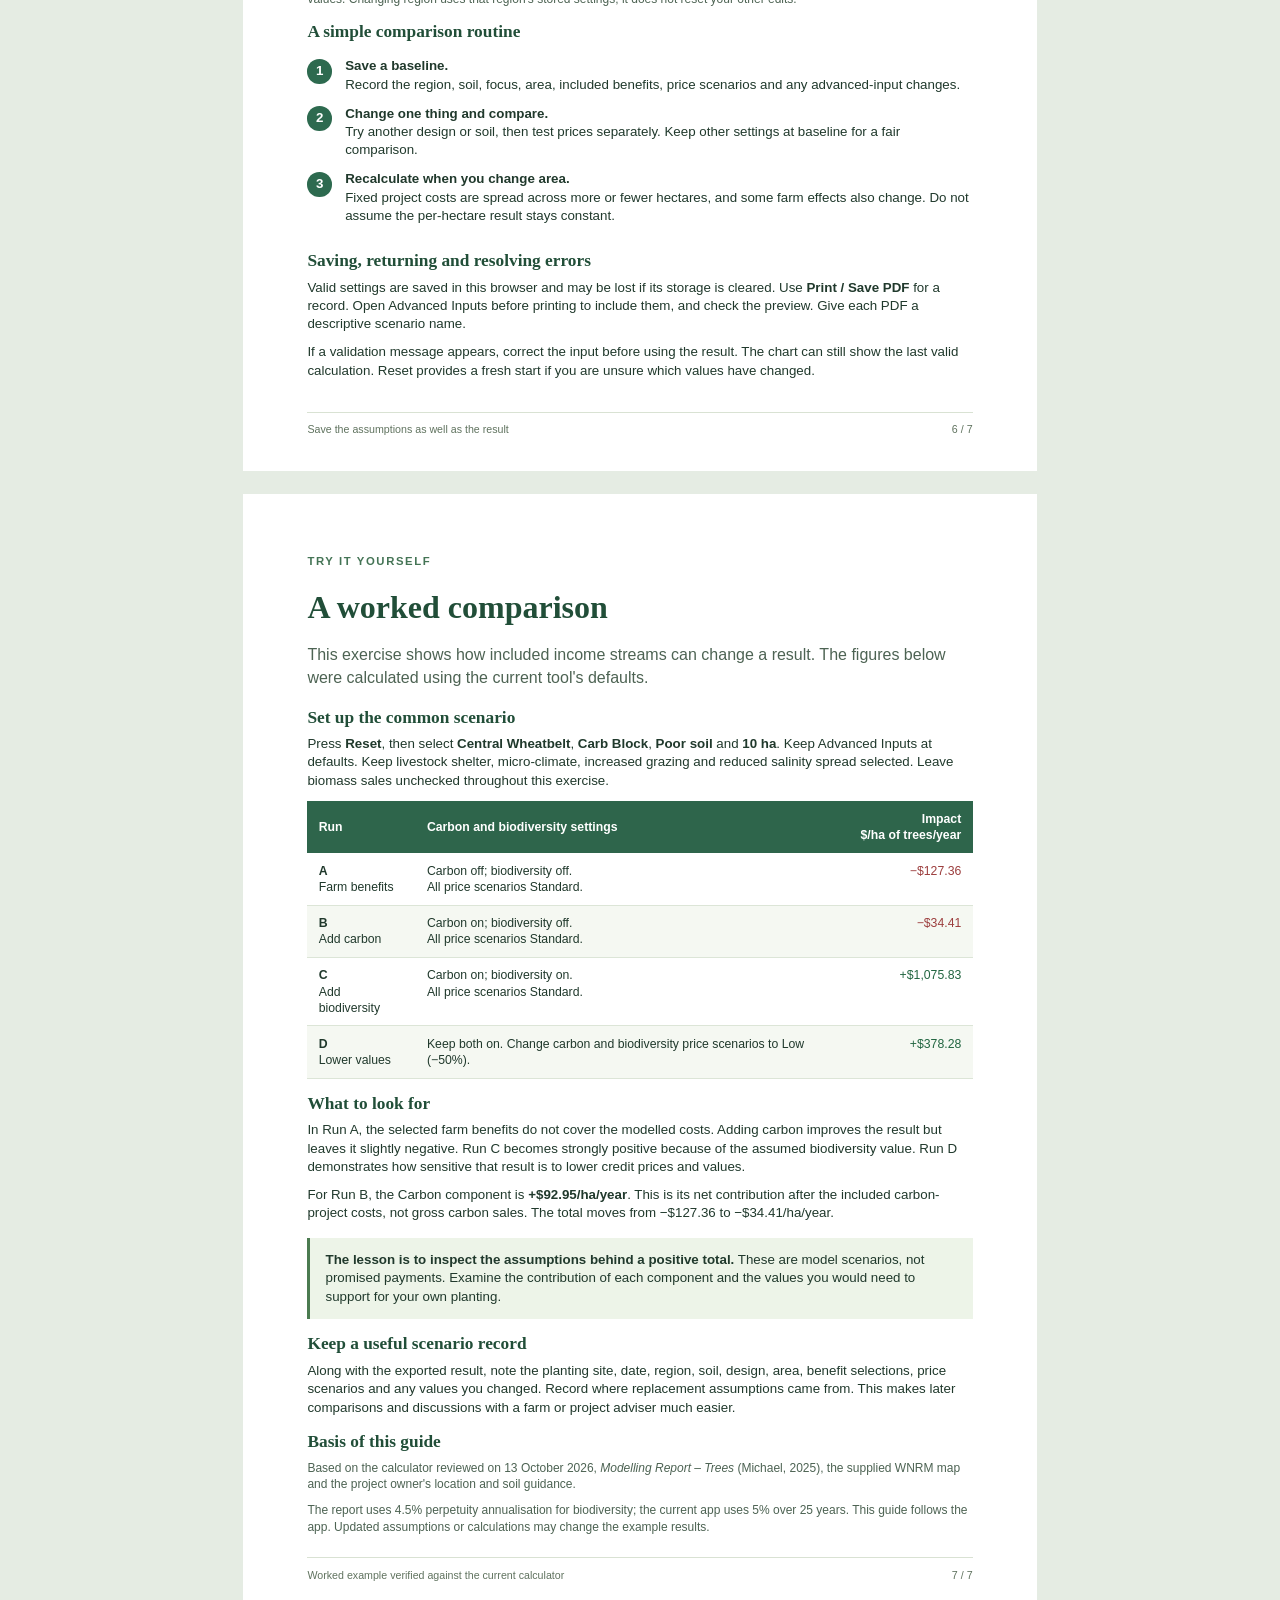
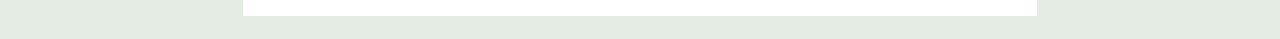
==== commit 1ed1f06f: "Add custom land opportunity cost and clarify economic assumptions" ====
--- a/docs/Tree Economics Tool - User Guide.html
+++ b/docs/Tree Economics Tool - User Guide.html
@@ -49,13 +49,13 @@
   <div class="eyebrow">On-Farm Tree Economics Tool</div>
   <h1>User guide</h1>
   <p class="lead">Getting started, choosing a scenario and understanding the economics of trees on Wheatbelt farms.</p>
-  <div class="tag">Guide version 1.0 · 7 September 2026</div>
+  <div class="tag">Guide version 1.0 · 13 October 2026</div>
   <h3>What the tool helps you explore</h3>
   <p>The calculator estimates the change in farm economics from planting trees, allowing for establishment costs, farming production forgone, interactions with nearby land and selected income streams. Use it to compare planting options and see which assumptions drive the result.</p>
   <div class="callout"><p><strong>The main result is dollars per hectare of trees per year.</strong> It is an annualised economic comparison with continuing conventional farming on that land. It is not the farm's total profit or a forecast of cash received each year.</p></div>
   <h3>Your first calculation</h3>
   <ol class="steps">
-    <li><strong>Open the calculator and find Scenario Inputs.</strong>Read Definitions and Background when you need context. Select a small <b>i</b> button for help; close it with ×, Escape or a click outside.</li>
+    <li><strong>Open the calculator and find Scenario Inputs.</strong>Open the collapsed Definitions and Background sections when you need context. Select a small <b>i</b> button for help; close it with ×, Escape or a click outside.</li>
     <li><strong>Select a location that matches production conditions.</strong>Use Central Wheatbelt / Northam for higher production, or Eastern Wheatbelt / Merredin for lower production.</li>
     <li><strong>Choose planting focus, soil and planting area.</strong>Select the proposed design and the soil of the land to be planted. Available areas are 1, 10 and 100 hectares.</li>
     <li><strong>Choose the benefits and price scenarios to explore.</strong>Check the inclusion boxes deliberately. After Reset, all benefits are selected. Start with Standard prices, then try Low and High.</li>
@@ -64,7 +64,7 @@
     <li><strong>Save a record before trying another scenario.</strong>Use Print / Save PDF and select your browser's PDF destination. Record the scenario settings alongside the result.</li>
   </ol>
   <p class="contents"><strong>In this guide:</strong> Scenario choices · p2 &nbsp; | &nbsp; Fundamentals · p3<br>Reading results · p4 &nbsp; | &nbsp; Advanced inputs and saving · p5 &nbsp; | &nbsp; Worked example · p6</p>
-  <div class="footer"><span>On-Farm Tree Economics Tool · User guide</span><span>1 / 6</span></div>
+  <div class="footer"><span>On-Farm Tree Economics Tool · User guide</span><span>1 / 7</span></div>
 </section>
 
 <section class="page">
@@ -96,9 +96,31 @@
   <p>Planting focus and benefit checkboxes do different jobs. Focus sets planting and management assumptions; checkboxes select the benefits or income streams to include. Biomass harvesting is modelled for Harv Belt; other designs have no harvest profile.</p>
   <div class="columns">
     <div><h3>Planting area</h3><p>Choose <strong>1, 10 or 100 ha</strong> of tree planting, including its side buffers. This is not total farm area or the cropping/grazing area between belts. Area changes fixed costs per hectare and some farm interactions.</p></div>
-    <div><h3>Price scenarios</h3><p><strong>Standard</strong> uses the price or value in Advanced Inputs. <strong>Low</strong> is 50% lower; <strong>High</strong> is 50% higher. They change the relevant price/value, not tree growth, costs or every component of the result.</p></div>
+    <div><h3>Price scenarios</h3><p><strong>Standard</strong> uses the visible carbon price or the biomass price and biodiversity values in Advanced Inputs. <strong>Low</strong> is 50% lower; <strong>High</strong> is 50% higher. They change the relevant price/value, not tree growth, costs or every component of the result.</p></div>
   </div>
-  <div class="footer"><span>Choose the closest production conditions</span><span>2 / 6</span></div>
+  <div class="footer"><span>Choose the closest production conditions</span><span>2 / 7</span></div>
+</section>
+
+<section class="page">
+  <div class="eyebrow">Customise the comparison</div>
+  <h2>Your land cost and price assumptions</h2>
+  <h3>Use a site-specific land opportunity cost</h3>
+  <p>The AFO estimate remains the starting point. If you have a better estimate for the proposed planting site, open Advanced Inputs and select <strong>Use my own annual land opportunity cost</strong>.</p>
+  <ol class="steps">
+    <li><strong>Estimate the farming profit forgone.</strong>Consider the best realistic alternative use of the planted land, including grazing if cropping is unproductive. A paddock gross margin may differ from whole-farm profit forgone.</li>
+    <li><strong>Enter a positive amount in $/ha/year.</strong>The calculator subtracts this amount. Enter zero if no farming profit is forgone; keep the field filled in while the override is enabled.</li>
+    <li><strong>Check the source shown in Results.</strong>It states either AFO model estimate or Custom value, together with the applied annual cost per hectare.</li>
+    <li><strong>Turn the option off to restore the model estimate.</strong>Your entered amount is retained for reuse. Reset returns the override and all other inputs to their defaults.</li>
+  </ol>
+  <div class="callout"><p><strong>This changes one component.</strong> Tree growth, adjacent-paddock effects and other farming interactions still use the selected region, soil and planting design. A custom land cost does not create a fully calibrated model of a saline or otherwise constrained site.</p></div>
+  <h3>See and edit the prices being applied</h3>
+  <p>The standard carbon price is visible beside the Carbon price scenario selector. Change it directly; the applied price below it updates for Low, Standard or High. For example, a standard price of $60/t CO2e gives applied prices of $30, $60 and $90 respectively.</p>
+  <p>Biodiversity shows the applied total project value for the selected planting focus. Select <strong>Edit biodiversity values</strong> to open Advanced Inputs and focus the relevant field. This is a total value per hectare that is annualised, rather than annual revenue.</p>
+  <p>Biomass shows its applied price per green tonne; its standard price remains in Advanced Inputs. Changing a price scenario affects the relevant price or value, rather than every cost and benefit.</p>
+  <div class="callout"><p><strong>Defaults are modelling assumptions.</strong> They are not current market quotes. Prices are held constant through the modelled period; future escalation and CPI are not added. Enter assumptions supported by your proposed project or use the selectors to test sensitivity.</p></div>
+  <h3>Compare before and after</h3>
+  <p>Record the original settings and result before applying your own land cost or prices. Change one assumption at a time so you can see its contribution. Include your custom cost and its source in the saved scenario record.</p>
+  <div class="footer"><span>Use site information where it provides a better basis</span><span>3 / 7</span></div>
 </section>
 
 <section class="page">
@@ -119,7 +141,7 @@
   <h3>4. The calculator draws on whole-farm modelling</h3>
   <p>Australian Farm Optimisation (AFO) models the interactions among crops, pastures, livestock, land and farm resources. This tool uses pre-calculated AFO values for representative farming systems, combined with calculations for tree costs and returns. Changing inputs does not run a new, fully customised AFO farm model.</p>
   <div class="callout"><p><strong>Use comparisons to understand the decision.</strong> Representative farms provide a useful starting point, but individual farm layouts, management and production can differ. Some benefits, such as aesthetics, are not assigned a dollar value in the tool.</p></div>
-  <div class="footer"><span>The layout and farming system both matter</span><span>3 / 6</span></div>
+  <div class="footer"><span>The layout and farming system both matter</span><span>4 / 7</span></div>
 </section>
 
 <section class="page">
@@ -130,7 +152,7 @@
   <table class="component-table compact">
     <thead><tr><th>Chart component</th><th>What it represents</th></tr></thead>
     <tbody>
-      <tr><td>Land opportunity cost</td><td>Farming profit forgone on the tree area. Always included.</td></tr>
+      <tr><td>Land opportunity cost</td><td>Farming profit forgone on the tree area. Uses the AFO estimate or your enabled custom value. Always included.</td></tr>
       <tr><td>Tree establishment and maintenance</td><td>Site preparation, seedlings, planting and subsequent management costs, annualised. Always included.</td></tr>
       <tr><td>Livestock shelter</td><td>Modelled livestock production benefit from shelter, when selected.</td></tr>
       <tr><td>Adjacent paddock interaction</td><td>The modelled balance of shelter and competition effects on nearby production. Always included.</td></tr>
@@ -147,7 +169,7 @@
   <h3>Three useful checks</h3>
   <p>Identify the largest cost and benefit. Compare the result with carbon and biodiversity switched off. Then try lower prices or values to see how much the conclusion changes.</p>
   <p class="small">Selecting an income stream explores that assumption; it does not establish that a particular planting qualifies for a payment or that the modelled price will be available.</p>
-  <div class="footer"><span>Economic impact is an annual equivalent, not a cash-flow schedule</span><span>4 / 6</span></div>
+  <div class="footer"><span>Economic impact is an annual equivalent, not a cash-flow schedule</span><span>5 / 7</span></div>
 </section>
 
 <section class="page">
@@ -161,7 +183,7 @@
     <tbody>
       <tr><td>Preparation, seedlings and planting</td><td>Farm records, nursery prices and contractor quotes. Check whether figures are per hectare, plant, day or hour.</td></tr>
       <tr><td>Maintenance</td><td>Expected weed control and fertiliser costs. Distinguish initial, Year 1 and ongoing costs.</td></tr>
-      <tr><td>Carbon and biodiversity</td><td>Project-specific estimates of yields, value, setup and monitoring costs. Biodiversity Value ($/ha) is a total assumed project value per hectare that the tool annualises; it is not annual income.</td></tr>
+      <tr><td>Carbon and biodiversity</td><td>Project-specific estimates of yields, value, setup and monitoring costs. Total Project Value ($/ha) is a total assumed project value per hectare that the tool annualises; it is not annual income.</td></tr>
       <tr><td>Biomass harvesting</td><td>Yield estimates, buyer prices, harvesting quotes and distance to the processor. “Green tonnes” are fresh biomass weight. Yield is entered as an annual average; harvest receipts occur periodically.</td></tr>
       <tr><td>Micro-climate and salinity</td><td>Site assessment or supporting modelling. Keep defaults where you do not have a stronger basis for changing the assumed production increase or recharge effects.</td></tr>
     </tbody>
@@ -176,7 +198,7 @@
   <h3>Saving, returning and resolving errors</h3>
   <p>Valid settings are saved in this browser and may be lost if its storage is cleared. Use <strong>Print / Save PDF</strong> for a record. Open Advanced Inputs before printing to include them, and check the preview. Give each PDF a descriptive scenario name.</p>
   <p>If a validation message appears, correct the input before using the result. The chart can still show the last valid calculation. Reset provides a fresh start if you are unsure which values have changed.</p>
-  <div class="footer"><span>Save the assumptions as well as the result</span><span>5 / 6</span></div>
+  <div class="footer"><span>Save the assumptions as well as the result</span><span>6 / 7</span></div>
 </section>
 
 <section class="page">
@@ -201,9 +223,9 @@
   <h3>Keep a useful scenario record</h3>
   <p>Along with the exported result, note the planting site, date, region, soil, design, area, benefit selections, price scenarios and any values you changed. Record where replacement assumptions came from. This makes later comparisons and discussions with a farm or project adviser much easier.</p>
   <h3>Basis of this guide</h3>
-  <p class="small">Based on the calculator reviewed on 7 September 2026, <em>Modelling Report – Trees</em> (Michael, 2025), the supplied WNRM map and the project owner's location and soil guidance.</p>
+  <p class="small">Based on the calculator reviewed on 13 October 2026, <em>Modelling Report – Trees</em> (Michael, 2025), the supplied WNRM map and the project owner's location and soil guidance.</p>
   <p class="small">The report uses 4.5% perpetuity annualisation for biodiversity; the current app uses 5% over 25 years. This guide follows the app. Updated assumptions or calculations may change the example results.</p>
-  <div class="footer"><span>Worked example verified against the current calculator</span><span>6 / 6</span></div>
+  <div class="footer"><span>Worked example verified against the current calculator</span><span>7 / 7</span></div>
 </section>
 </body>
 </html>
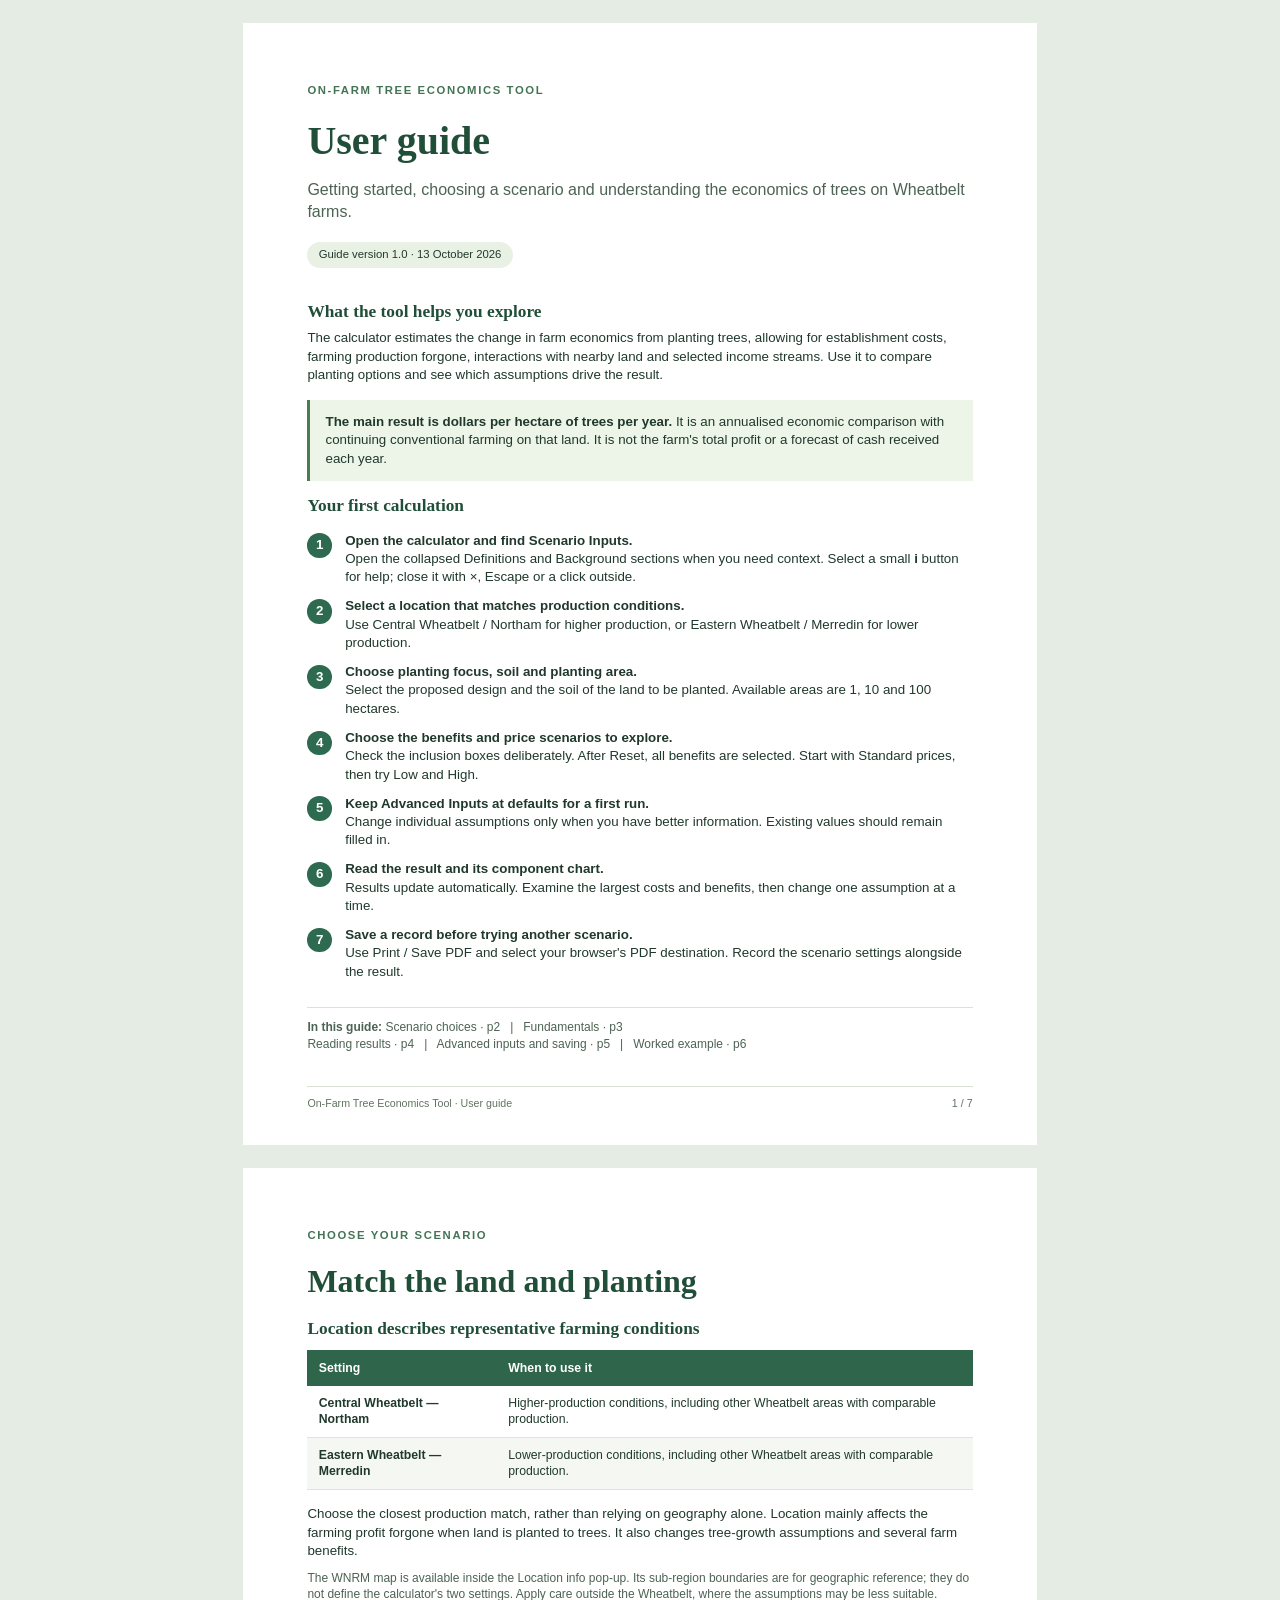
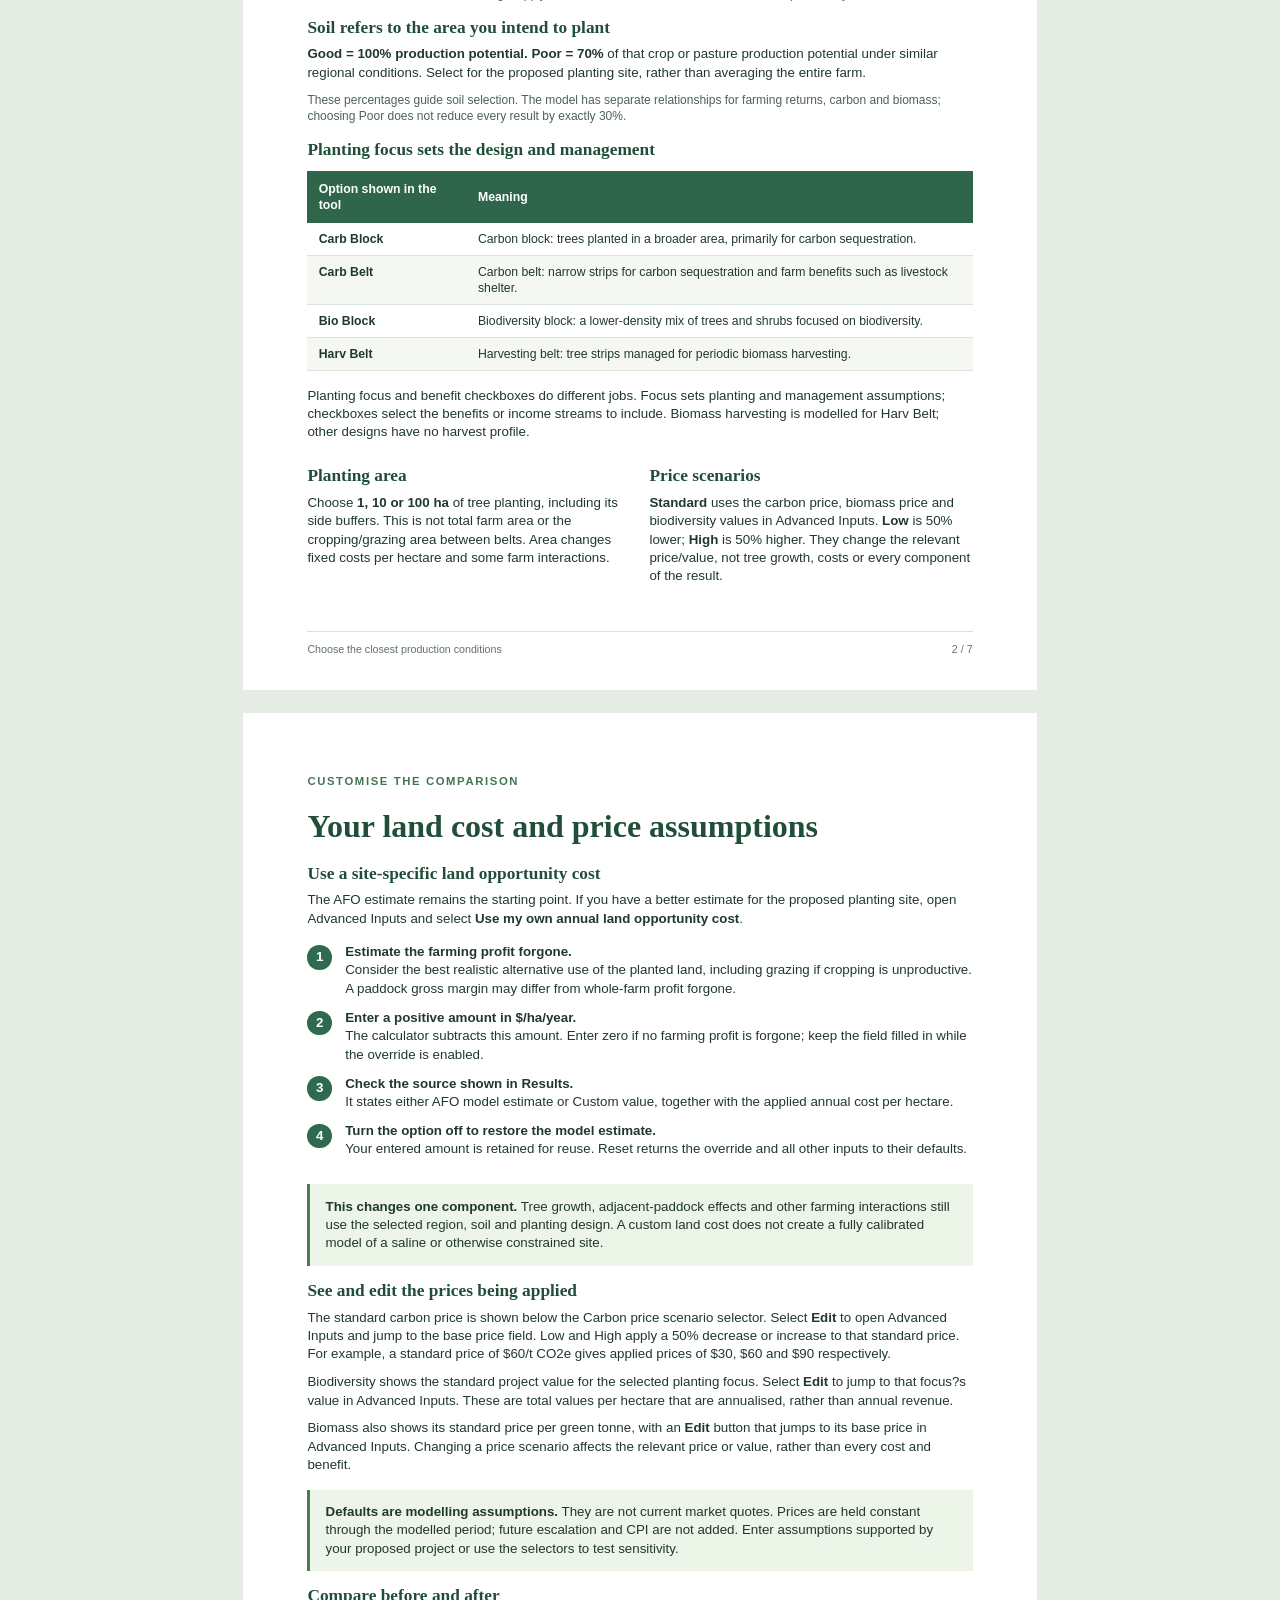
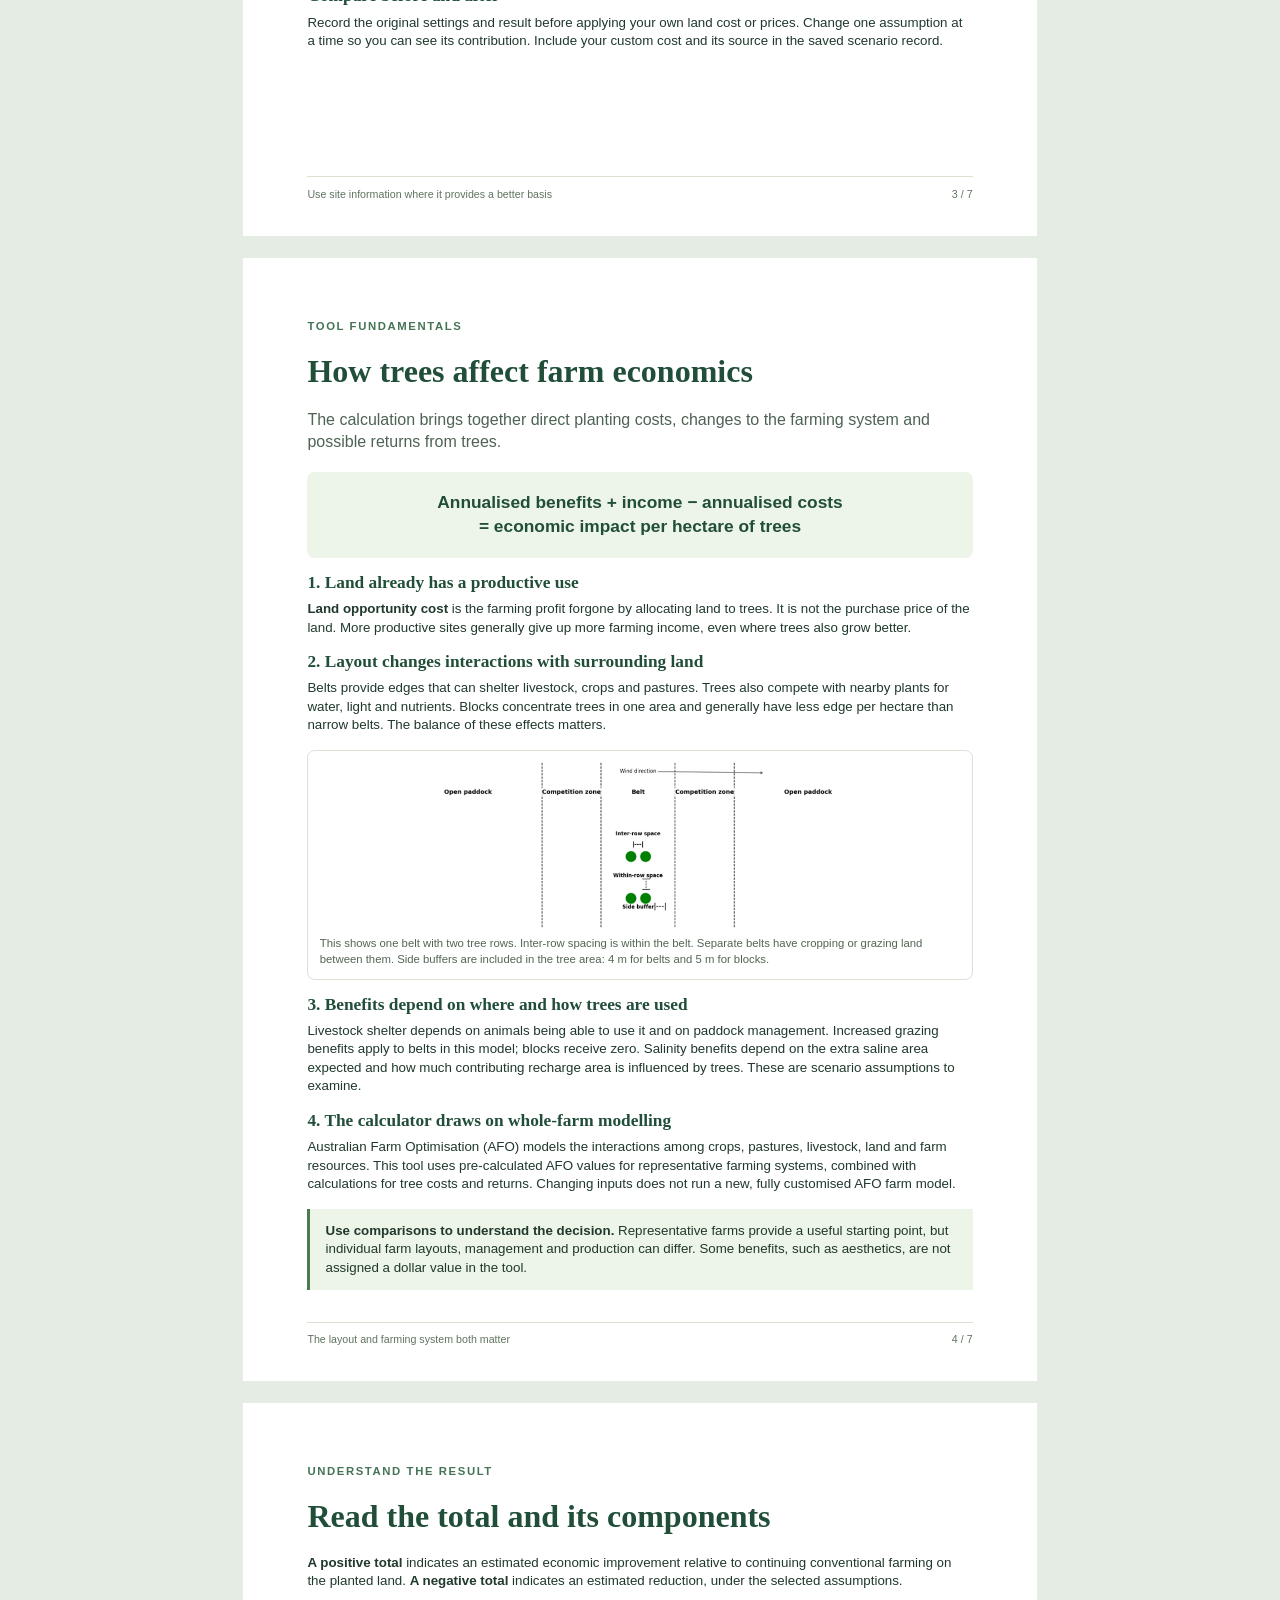
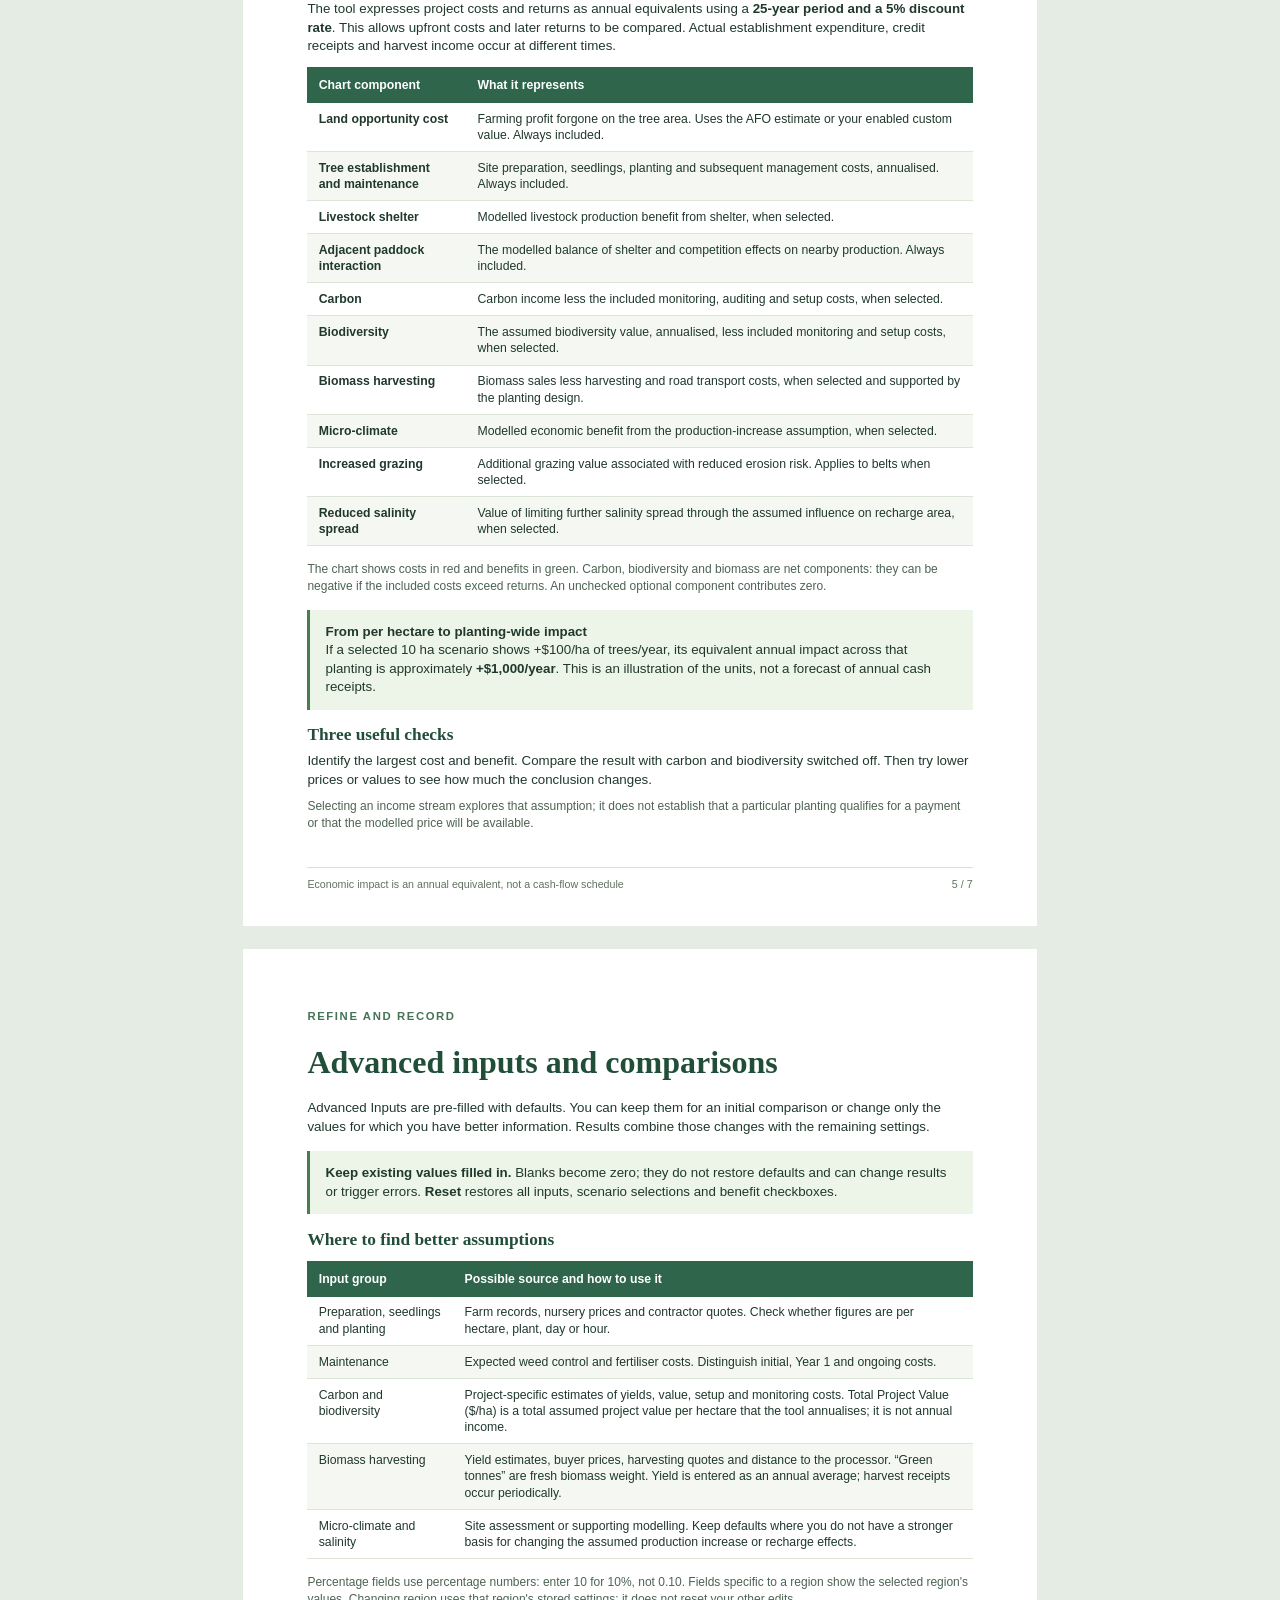
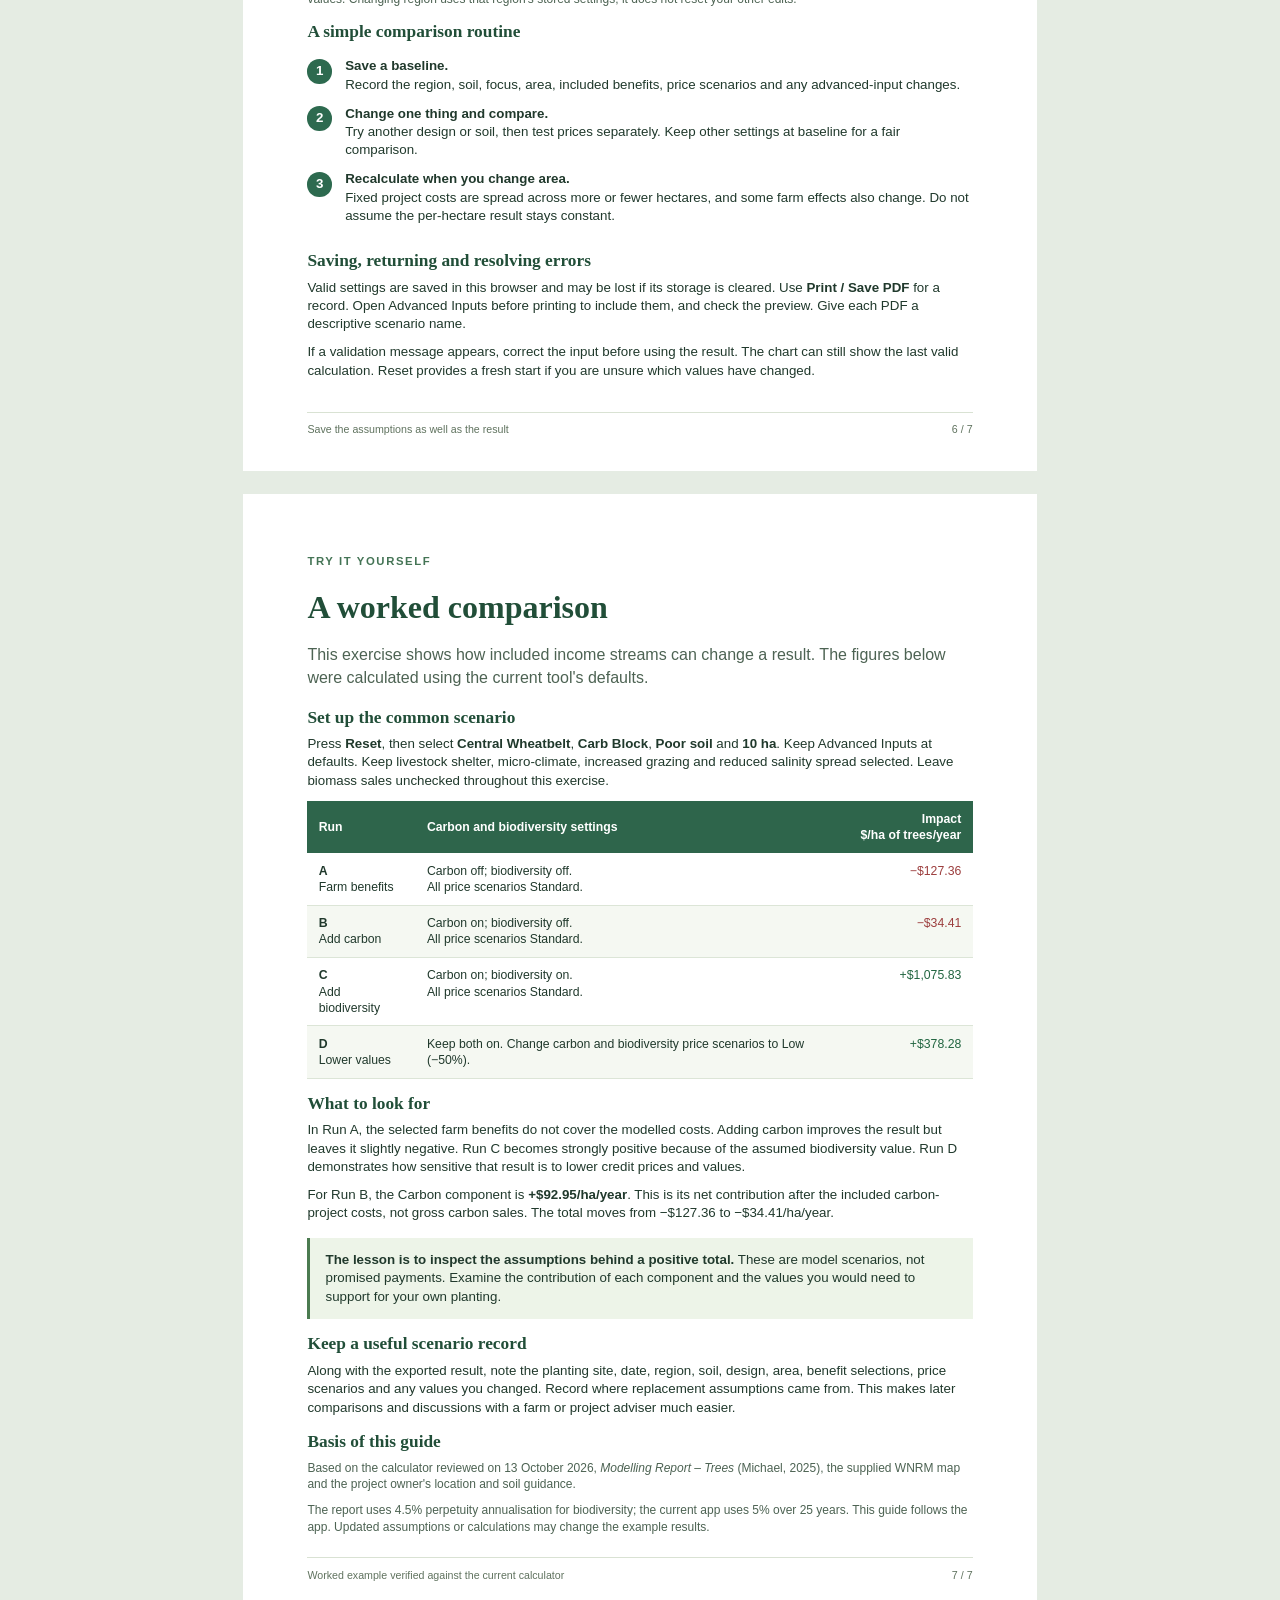
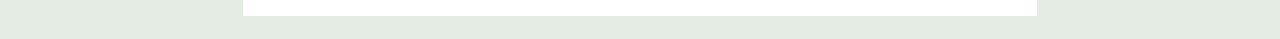
==== commit b2d26ceb: "tweaks" ====
--- a/docs/Tree Economics Tool - User Guide.html
+++ b/docs/Tree Economics Tool - User Guide.html
@@ -96,7 +96,7 @@
   <p>Planting focus and benefit checkboxes do different jobs. Focus sets planting and management assumptions; checkboxes select the benefits or income streams to include. Biomass harvesting is modelled for Harv Belt; other designs have no harvest profile.</p>
   <div class="columns">
     <div><h3>Planting area</h3><p>Choose <strong>1, 10 or 100 ha</strong> of tree planting, including its side buffers. This is not total farm area or the cropping/grazing area between belts. Area changes fixed costs per hectare and some farm interactions.</p></div>
-    <div><h3>Price scenarios</h3><p><strong>Standard</strong> uses the visible carbon price or the biomass price and biodiversity values in Advanced Inputs. <strong>Low</strong> is 50% lower; <strong>High</strong> is 50% higher. They change the relevant price/value, not tree growth, costs or every component of the result.</p></div>
+    <div><h3>Price scenarios</h3><p><strong>Standard</strong> uses the carbon price, biomass price and biodiversity values in Advanced Inputs. <strong>Low</strong> is 50% lower; <strong>High</strong> is 50% higher. They change the relevant price/value, not tree growth, costs or every component of the result.</p></div>
   </div>
   <div class="footer"><span>Choose the closest production conditions</span><span>2 / 7</span></div>
 </section>
@@ -114,9 +114,9 @@
   </ol>
   <div class="callout"><p><strong>This changes one component.</strong> Tree growth, adjacent-paddock effects and other farming interactions still use the selected region, soil and planting design. A custom land cost does not create a fully calibrated model of a saline or otherwise constrained site.</p></div>
   <h3>See and edit the prices being applied</h3>
-  <p>The standard carbon price is visible beside the Carbon price scenario selector. Change it directly; the applied price below it updates for Low, Standard or High. For example, a standard price of $60/t CO2e gives applied prices of $30, $60 and $90 respectively.</p>
-  <p>Biodiversity shows the applied total project value for the selected planting focus. Select <strong>Edit biodiversity values</strong> to open Advanced Inputs and focus the relevant field. This is a total value per hectare that is annualised, rather than annual revenue.</p>
-  <p>Biomass shows its applied price per green tonne; its standard price remains in Advanced Inputs. Changing a price scenario affects the relevant price or value, rather than every cost and benefit.</p>
+  <p>The standard carbon price is shown below the Carbon price scenario selector. Select <strong>Edit</strong> to open Advanced Inputs and jump to the base price field. Low and High apply a 50% decrease or increase to that standard price. For example, a standard price of $60/t CO2e gives applied prices of $30, $60 and $90 respectively.</p>
+  <p>Biodiversity shows the standard project value for the selected planting focus. Select <strong>Edit</strong> to jump to that focus?s value in Advanced Inputs. These are total values per hectare that are annualised, rather than annual revenue.</p>
+  <p>Biomass also shows its standard price per green tonne, with an <strong>Edit</strong> button that jumps to its base price in Advanced Inputs. Changing a price scenario affects the relevant price or value, rather than every cost and benefit.</p>
   <div class="callout"><p><strong>Defaults are modelling assumptions.</strong> They are not current market quotes. Prices are held constant through the modelled period; future escalation and CPI are not added. Enter assumptions supported by your proposed project or use the selectors to test sensitivity.</p></div>
   <h3>Compare before and after</h3>
   <p>Record the original settings and result before applying your own land cost or prices. Change one assumption at a time so you can see its contribution. Include your custom cost and its source in the saved scenario record.</p>
